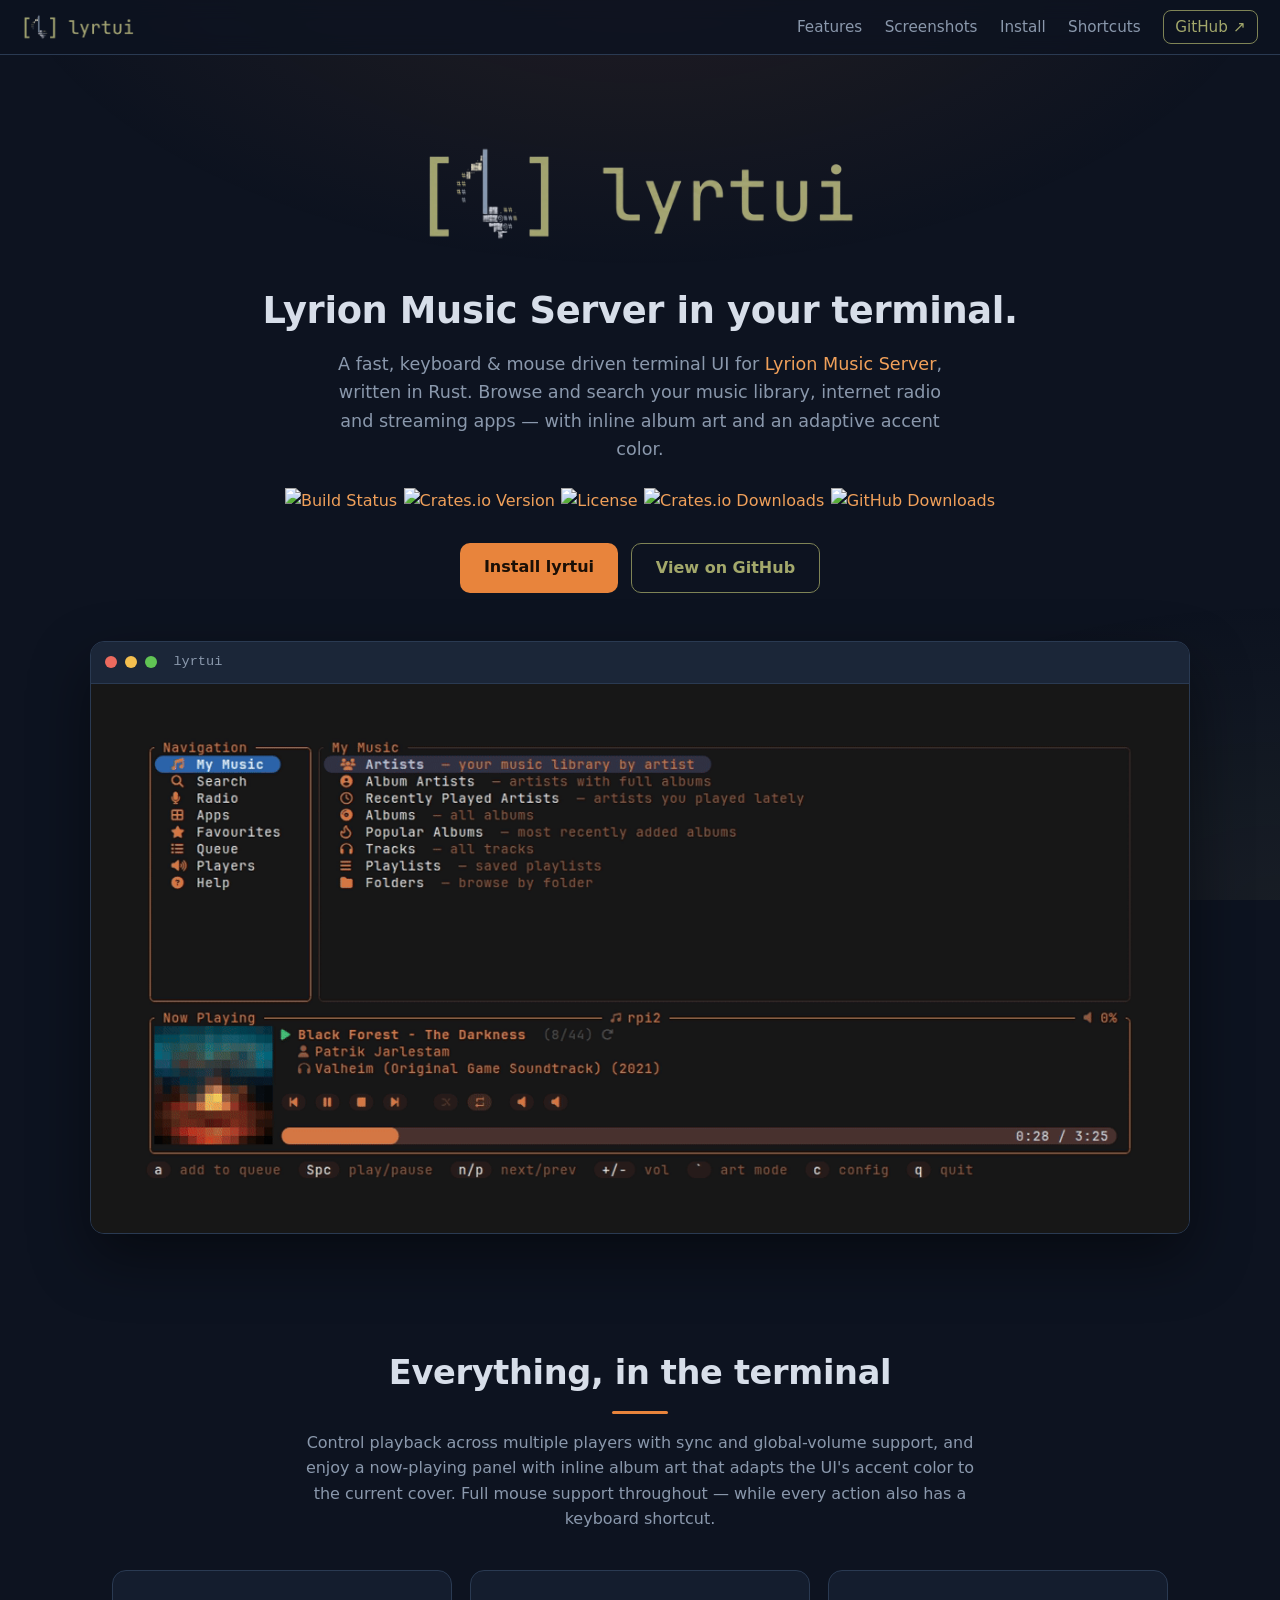
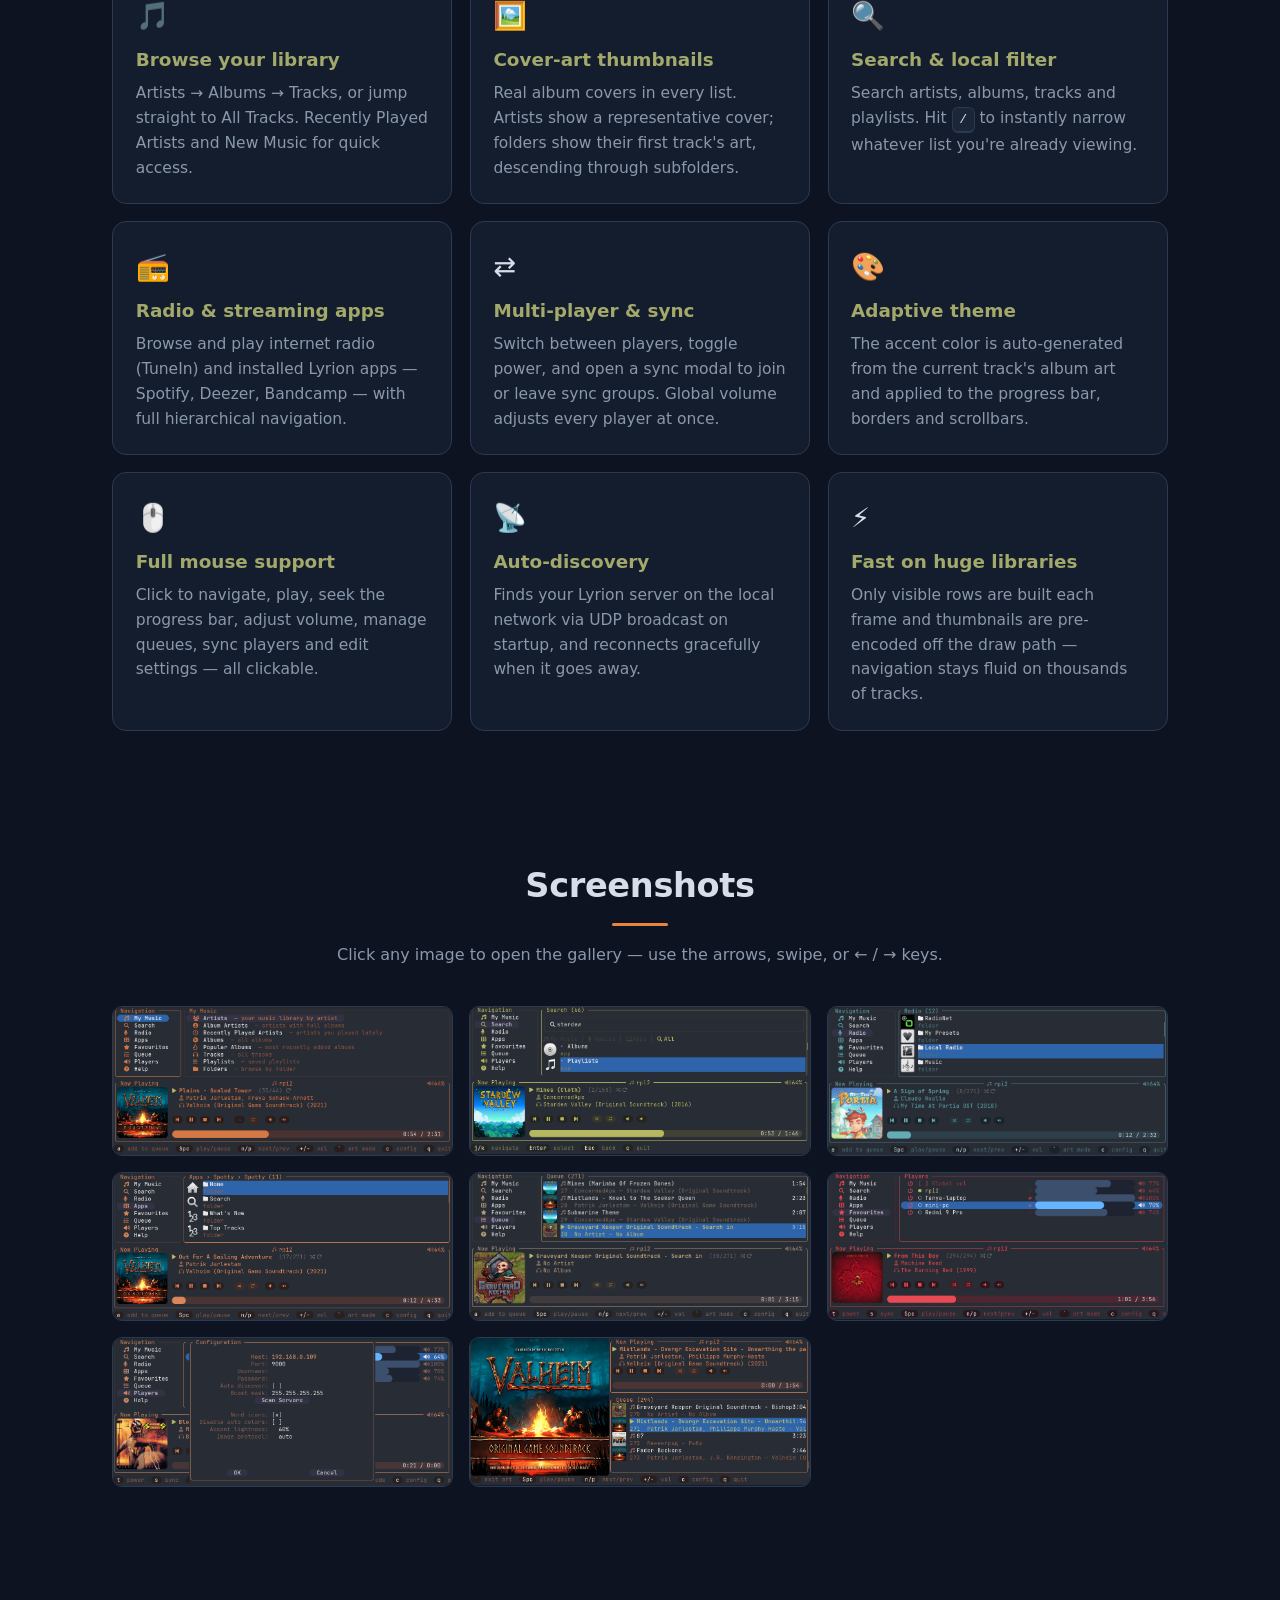
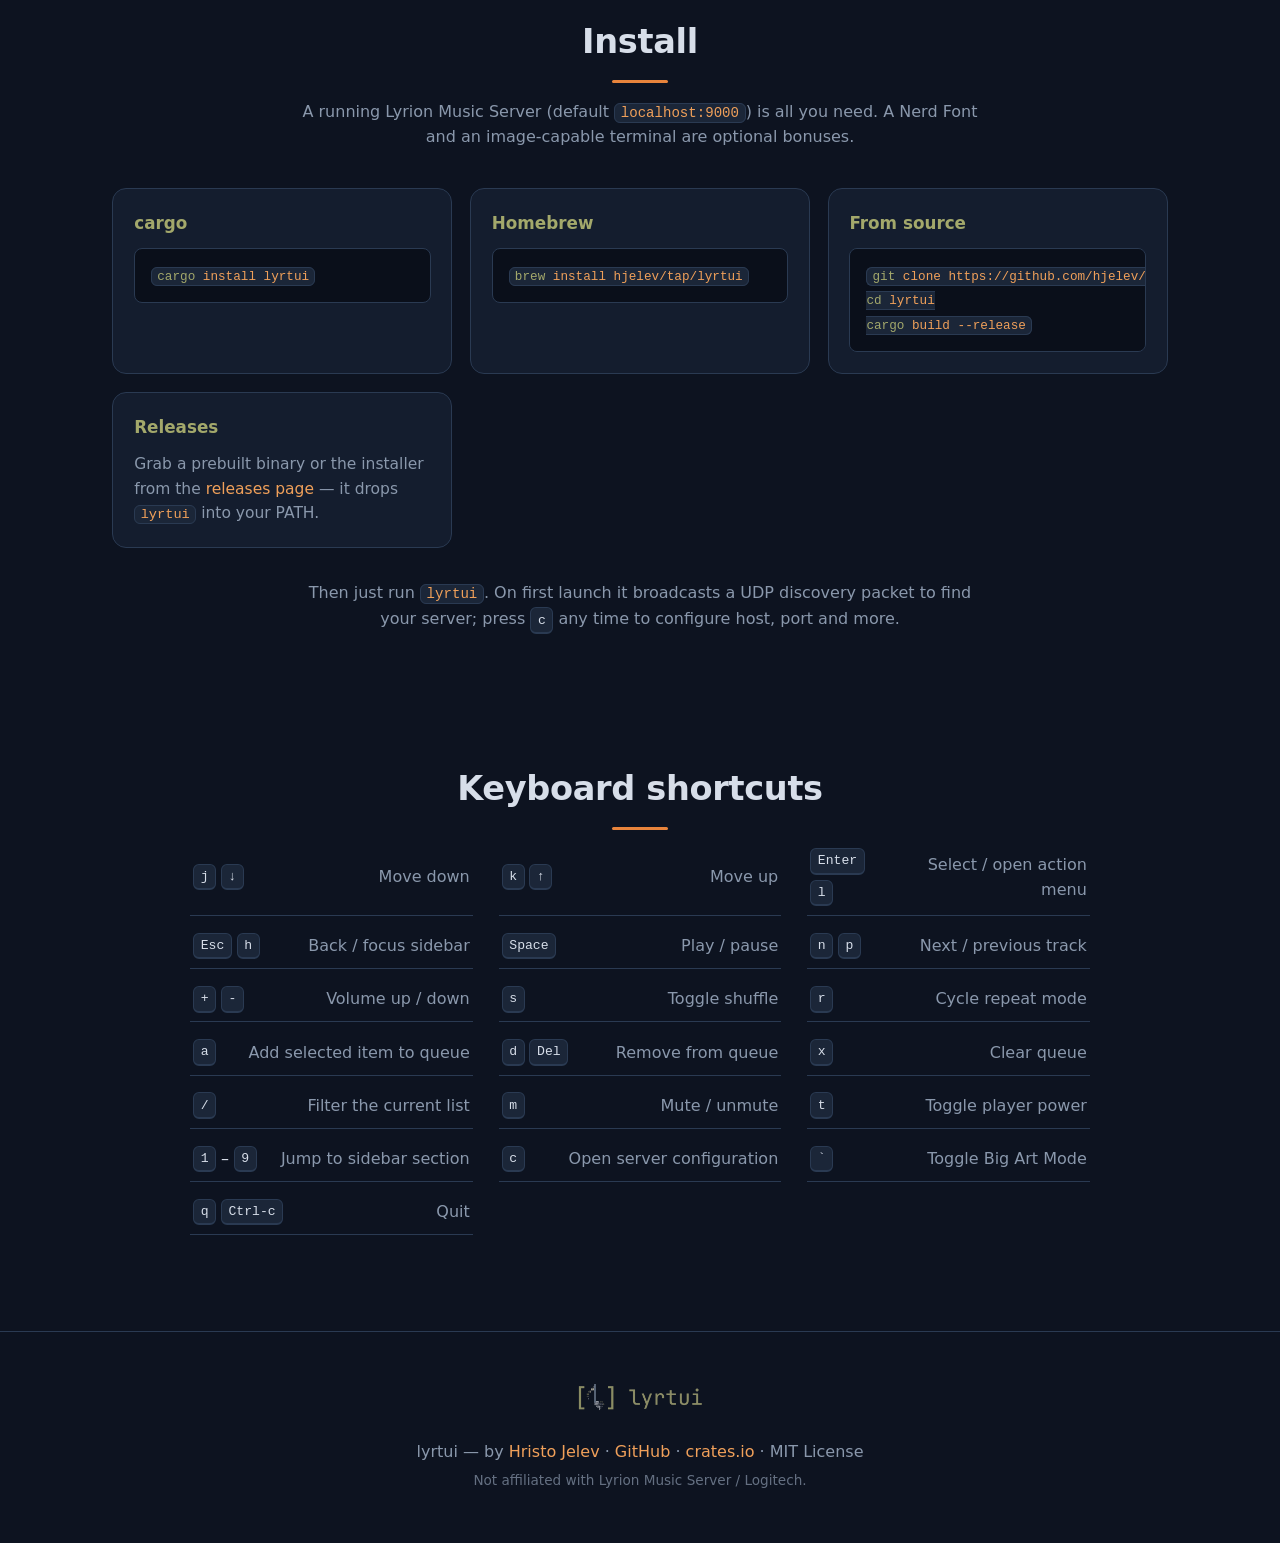
==== docs/index.html @ 39b786be "move website to docs" ====
<!DOCTYPE html>
<html lang="en">
<head>
  <meta charset="UTF-8" />
  <meta name="viewport" content="width=device-width, initial-scale=1.0" />
  <title>lyrtui — Lyrion Music Server in your terminal</title>
  <meta name="description" content="A fast, keyboard and mouse driven terminal UI for Lyrion Music Server, written in Rust. Browse your library, internet radio and streaming apps with inline album art." />
  <meta property="og:title" content="lyrtui — Lyrion Music Server in your terminal" />
  <meta property="og:description" content="A fast, keyboard and mouse driven terminal UI for Lyrion Music Server, written in Rust." />
  <meta property="og:image" content="assets/screenshot.png" />
  <meta property="og:type" content="website" />
  <link rel="icon" type="image/png" href="assets/logo_tr.png" />
  <link rel="stylesheet" href="https://cdn.jsdelivr.net/npm/glightbox/dist/css/glightbox.min.css" />
  <link rel="stylesheet" href="style.css" />
</head>
<body>

  <header class="site-header">
    <a class="brand" href="#top">
      <img src="assets/logo_tr.png" alt="lyrtui" />
    </a>
    <nav class="top-nav">
      <a href="#features">Features</a>
      <a href="#screenshots">Screenshots</a>
      <a href="#install">Install</a>
      <a href="#keys">Shortcuts</a>
      <a class="gh" href="https://github.com/hjelev/lyrtui" target="_blank" rel="noopener">GitHub ↗</a>
    </nav>
  </header>

  <main id="top">

    <!-- HERO -->
    <section class="hero">
      <div class="hero-inner">
        <img class="hero-logo" src="assets/logo_tr.png" alt="lyrtui - lyrion music server in your terminal" />
        <p class="tagline">
          Lyrion Music Server in your terminal.
        </p>
        <p class="subtitle">
          A fast, keyboard&nbsp;&amp;&nbsp;mouse driven terminal UI for
          <a href="https://lyrion.org/" target="_blank" rel="noopener">Lyrion Music Server</a>,
          written in Rust. Browse and search your music library, internet radio and
          streaming apps — with inline album art and an adaptive accent color.
        </p>

        <div class="badges">
          <a href="https://github.com/hjelev/lyrtui/actions"><img src="https://github.com/hjelev/lyrtui/actions/workflows/release.yml/badge.svg" alt="Build Status"></a>
          <a href="https://crates.io/crates/lyrtui"><img src="https://img.shields.io/crates/v/lyrtui.svg" alt="Crates.io Version"></a>
          <a href="LICENSE"><img src="https://img.shields.io/badge/license-MIT-blue.svg" alt="License"></a>
          <a href="https://crates.io/crates/lyrtui"><img src="https://img.shields.io/crates/d/lyrtui.svg?label=crates%20downloads" alt="Crates.io Downloads"></a>
          <a href="https://github.com/hjelev/lyrtui/releases"><img src="https://img.shields.io/github/downloads/hjelev/lyrtui/total?color=2ea44f&label=github%20downloads" alt="GitHub Downloads"></a>
        </div>

        <div class="cta-row">
          <a class="btn btn-primary" href="#install">Install lyrtui</a>
          <a class="btn btn-ghost" href="https://github.com/hjelev/lyrtui" target="_blank" rel="noopener">View on GitHub</a>
        </div>
      </div>
    </section>

    <!-- DEMO GIF -->
    <section class="demo">
      <div class="frame">
        <div class="frame-bar">
          <span class="dot red"></span><span class="dot yellow"></span><span class="dot green"></span>
          <span class="frame-title">lyrtui</span>
        </div>
        <img src="assets/lyrtui.gif" alt="lyrtui demo" loading="lazy" />
      </div>
    </section>

    <!-- FEATURES -->
    <section id="features" class="section">
      <h2>Everything, in the terminal</h2>
      <p class="section-lead">
        Control playback across multiple players with sync and global-volume support,
        and enjoy a now-playing panel with inline album art that adapts the UI's accent
        color to the current cover. Full mouse support throughout — while every action
        also has a keyboard shortcut.
      </p>

      <div class="feature-grid">
        <div class="card">
          <div class="ico">🎵</div>
          <h3>Browse your library</h3>
          <p>Artists → Albums → Tracks, or jump straight to All Tracks. Recently Played Artists and New Music for quick access.</p>
        </div>
        <div class="card">
          <div class="ico">🖼️</div>
          <h3>Cover-art thumbnails</h3>
          <p>Real album covers in every list. Artists show a representative cover; folders show their first track's art, descending through subfolders.</p>
        </div>
        <div class="card">
          <div class="ico">🔍</div>
          <h3>Search &amp; local filter</h3>
          <p>Search artists, albums, tracks and playlists. Hit <kbd>/</kbd> to instantly narrow whatever list you're already viewing.</p>
        </div>
        <div class="card">
          <div class="ico">📻</div>
          <h3>Radio &amp; streaming apps</h3>
          <p>Browse and play internet radio (TuneIn) and installed Lyrion apps — Spotify, Deezer, Bandcamp — with full hierarchical navigation.</p>
        </div>
        <div class="card">
          <div class="ico">⇄</div>
          <h3>Multi-player &amp; sync</h3>
          <p>Switch between players, toggle power, and open a sync modal to join or leave sync groups. Global volume adjusts every player at once.</p>
        </div>
        <div class="card">
          <div class="ico">🎨</div>
          <h3>Adaptive theme</h3>
          <p>The accent color is auto-generated from the current track's album art and applied to the progress bar, borders and scrollbars.</p>
        </div>
        <div class="card">
          <div class="ico">🖱️</div>
          <h3>Full mouse support</h3>
          <p>Click to navigate, play, seek the progress bar, adjust volume, manage queues, sync players and edit settings — all clickable.</p>
        </div>
        <div class="card">
          <div class="ico">📡</div>
          <h3>Auto-discovery</h3>
          <p>Finds your Lyrion server on the local network via UDP broadcast on startup, and reconnects gracefully when it goes away.</p>
        </div>
        <div class="card">
          <div class="ico">⚡</div>
          <h3>Fast on huge libraries</h3>
          <p>Only visible rows are built each frame and thumbnails are pre-encoded off the draw path — navigation stays fluid on thousands of tracks.</p>
        </div>
      </div>
    </section>

    <!-- SCREENSHOTS -->
    <section id="screenshots" class="section">
      <h2>Screenshots</h2>
      <p class="section-lead">Click any image to open the gallery — use the arrows, swipe, or ← / → keys.</p>
      <div class="shots">
        <a class="shot glightbox" data-gallery="shots" data-title="My Music — library browser"      href="assets/screenshot.png"><img src="assets/screenshot.png"   alt="lyrtui screenshot 1" loading="lazy" /></a>
        <a class="shot glightbox" data-gallery="shots" data-title="Browsing the music library"        href="assets/screenshot-1.png"><img src="assets/screenshot-1.png" alt="lyrtui screenshot 2" loading="lazy" /></a>
        <a class="shot glightbox" data-gallery="shots" data-title="Albums with cover-art thumbnails"   href="assets/screenshot-2.png"><img src="assets/screenshot-2.png" alt="lyrtui screenshot 3" loading="lazy" /></a>
        <a class="shot glightbox" data-gallery="shots" data-title="Tracks &amp; now playing"           href="assets/screenshot-3.png"><img src="assets/screenshot-3.png" alt="lyrtui screenshot 4" loading="lazy" /></a>
        <a class="shot glightbox" data-gallery="shots" data-title="Search results"                     href="assets/screenshot-4.png"><img src="assets/screenshot-4.png" alt="lyrtui screenshot 5" loading="lazy" /></a>
        <a class="shot glightbox" data-gallery="shots" data-title="Radio &amp; streaming apps"          href="assets/screenshot-5.png"><img src="assets/screenshot-5.png" alt="lyrtui screenshot 6" loading="lazy" /></a>
        <a class="shot glightbox" data-gallery="shots" data-title="Players &amp; sync"                  href="assets/screenshot-6.png"><img src="assets/screenshot-6.png" alt="lyrtui screenshot 7" loading="lazy" /></a>
        <a class="shot glightbox" data-gallery="shots" data-title="Big Art Mode"                        href="assets/screenshot-7.png"><img src="assets/screenshot-7.png" alt="lyrtui screenshot 8" loading="lazy" /></a>
      </div>
    </section>

    <!-- INSTALL -->
    <section id="install" class="section">
      <h2>Install</h2>
      <p class="section-lead">A running Lyrion Music Server (default <code>localhost:9000</code>) is all you need. A Nerd Font and an image-capable terminal are optional bonuses.</p>

      <div class="install-grid">
        <div class="install-card">
          <h3>cargo</h3>
          <pre><code><span class="c">cargo</span> install lyrtui</code></pre>
        </div>
        <div class="install-card">
          <h3>Homebrew</h3>
          <pre><code><span class="c">brew</span> install hjelev/tap/lyrtui</code></pre>
        </div>
        <div class="install-card">
          <h3>From source</h3>
          <pre><code><span class="c">git</span> clone https://github.com/hjelev/lyrtui
<span class="c">cd</span> lyrtui
<span class="c">cargo</span> build --release</code></pre>
        </div>
        <div class="install-card">
          <h3>Releases</h3>
          <p class="install-note">Grab a prebuilt binary or the installer from the
          <a href="https://github.com/hjelev/lyrtui/releases" target="_blank" rel="noopener">releases page</a> — it drops <code>lyrtui</code> into your PATH.</p>
        </div>
      </div>

      <p class="run-line">Then just run <code>lyrtui</code>. On first launch it broadcasts a UDP discovery packet to find your server; press <kbd>c</kbd> any time to configure host, port and more.</p>
    </section>

    <!-- KEYBOARD SHORTCUTS -->
    <section id="keys" class="section">
      <h2>Keyboard shortcuts</h2>
      <div class="keys-grid">
        <div class="keyrow"><span class="keys"><kbd>j</kbd><kbd>↓</kbd></span><span>Move down</span></div>
        <div class="keyrow"><span class="keys"><kbd>k</kbd><kbd>↑</kbd></span><span>Move up</span></div>
        <div class="keyrow"><span class="keys"><kbd>Enter</kbd><kbd>l</kbd></span><span>Select / open action menu</span></div>
        <div class="keyrow"><span class="keys"><kbd>Esc</kbd><kbd>h</kbd></span><span>Back / focus sidebar</span></div>
        <div class="keyrow"><span class="keys"><kbd>Space</kbd></span><span>Play / pause</span></div>
        <div class="keyrow"><span class="keys"><kbd>n</kbd><kbd>p</kbd></span><span>Next / previous track</span></div>
        <div class="keyrow"><span class="keys"><kbd>+</kbd><kbd>-</kbd></span><span>Volume up / down</span></div>
        <div class="keyrow"><span class="keys"><kbd>s</kbd></span><span>Toggle shuffle</span></div>
        <div class="keyrow"><span class="keys"><kbd>r</kbd></span><span>Cycle repeat mode</span></div>
        <div class="keyrow"><span class="keys"><kbd>a</kbd></span><span>Add selected item to queue</span></div>
        <div class="keyrow"><span class="keys"><kbd>d</kbd><kbd>Del</kbd></span><span>Remove from queue</span></div>
        <div class="keyrow"><span class="keys"><kbd>x</kbd></span><span>Clear queue</span></div>
        <div class="keyrow"><span class="keys"><kbd>/</kbd></span><span>Filter the current list</span></div>
        <div class="keyrow"><span class="keys"><kbd>m</kbd></span><span>Mute / unmute</span></div>
        <div class="keyrow"><span class="keys"><kbd>t</kbd></span><span>Toggle player power</span></div>
        <div class="keyrow"><span class="keys"><kbd>1</kbd>–<kbd>9</kbd></span><span>Jump to sidebar section</span></div>
        <div class="keyrow"><span class="keys"><kbd>c</kbd></span><span>Open server configuration</span></div>
        <div class="keyrow"><span class="keys"><kbd>`</kbd></span><span>Toggle Big Art Mode</span></div>
        <div class="keyrow"><span class="keys"><kbd>q</kbd><kbd>Ctrl-c</kbd></span><span>Quit</span></div>
      </div>
    </section>

  </main>

  <footer class="site-footer">
    <img class="footer-logo" src="assets/logo_tr.png" alt="lyrtui" />
    <p>
      lyrtui — by <a href="https://github.com/hjelev" target="_blank" rel="noopener">Hristo Jelev</a> ·
      <a href="https://github.com/hjelev/lyrtui" target="_blank" rel="noopener">GitHub</a> ·
      <a href="https://crates.io/crates/lyrtui" target="_blank" rel="noopener">crates.io</a> ·
      MIT License
    </p>
    <p class="muted">Not affiliated with Lyrion Music Server / Logitech.</p>
  </footer>

  <script src="https://cdn.jsdelivr.net/npm/glightbox/dist/js/glightbox.min.js"></script>
  <script>
    GLightbox({
      selector: '.glightbox',
      touchNavigation: true,
      loop: true,
      zoomable: true,
      openEffect: 'zoom',
      closeEffect: 'fade',
      slideEffect: 'slide'
    });
  </script>
</body>
</html>
---- docs/style.css ----
/* lyrtui — landing page styles
   Palette taken from the app itself:
   navy background, olive/sage logo green, orange playback accent. */

:root {
  --bg:        #0d1320;   /* deep navy, app background */
  --bg-2:      #141d2e;   /* panel */
  --bg-3:      #1b2638;   /* raised card */
  --border:    #2a3a52;
  --text:      #d7dee9;
  --muted:     #8a98ac;
  --olive:     #a3a86b;   /* logo green */
  --olive-dim: #7f8456;
  --orange:    #e8843c;   /* progress bar / accent */
  --orange-2:  #f0a05a;
  --radius:    14px;
  --max:       1100px;
}

* { box-sizing: border-box; }

html { scroll-behavior: smooth; }

body {
  margin: 0;
  background: var(--bg);
  color: var(--text);
  font-family: ui-sans-serif, system-ui, -apple-system, "Segoe UI", Roboto, Helvetica, Arial, sans-serif;
  line-height: 1.6;
  -webkit-font-smoothing: antialiased;
}

/* subtle vignette so the navy isn't flat */
body::before {
  content: "";
  position: fixed;
  inset: 0;
  z-index: -1;
  background:
    radial-gradient(1100px 600px at 50% -10%, rgba(232,132,60,0.10), transparent 60%),
    radial-gradient(900px 500px at 100% 100%, rgba(163,168,107,0.07), transparent 60%);
}

a { color: var(--orange-2); text-decoration: none; }
a:hover { text-decoration: underline; }

code, pre, kbd { font-family: ui-monospace, "SFMono-Regular", "JetBrains Mono", Menlo, Consolas, monospace; }

/* ---------- Header ---------- */
.site-header {
  position: sticky;
  top: 0;
  z-index: 50;
  display: flex;
  align-items: center;
  justify-content: space-between;
  gap: 1rem;
  padding: 0.6rem 1.4rem;
  background: rgba(13,19,32,0.82);
  backdrop-filter: blur(10px);
  border-bottom: 1px solid var(--border);
}
.brand img { height: 30px; display: block; }
.top-nav { display: flex; gap: 1.4rem; align-items: center; flex-wrap: wrap; }
.top-nav a { color: var(--muted); font-size: 0.95rem; }
.top-nav a:hover { color: var(--text); text-decoration: none; }
.top-nav a.gh {
  color: var(--olive);
  border: 1px solid var(--olive-dim);
  padding: 0.25rem 0.7rem;
  border-radius: 8px;
}
.top-nav a.gh:hover { background: rgba(163,168,107,0.12); color: var(--text); }

/* ---------- Hero ---------- */
.hero { padding: 5rem 1.4rem 2rem; text-align: center; }
.hero-inner { max-width: 820px; margin: 0 auto; }
.hero-logo { width: min(440px, 78vw); height: auto; }
.tagline {
  font-size: clamp(1.5rem, 3.4vw, 2.3rem);
  font-weight: 700;
  margin: 1.4rem 0 0.4rem;
  color: var(--text);
  letter-spacing: -0.01em;
}
.subtitle { font-size: 1.1rem; color: var(--muted); margin: 0.6rem auto 1.6rem; max-width: 640px; }

.badges {
  display: flex; flex-wrap: wrap; gap: 0.4rem; justify-content: center;
  margin: 0 auto 1.8rem;
}
.badges img { height: 20px; }

.cta-row { display: flex; gap: 0.8rem; justify-content: center; flex-wrap: wrap; }
.btn {
  display: inline-block;
  padding: 0.7rem 1.5rem;
  border-radius: 10px;
  font-weight: 600;
  font-size: 1rem;
  transition: transform 0.08s ease, background 0.15s ease, border-color 0.15s ease;
}
.btn:hover { text-decoration: none; transform: translateY(-1px); }
.btn-primary { background: var(--orange); color: #1a0f06; }
.btn-primary:hover { background: var(--orange-2); }
.btn-ghost { border: 1px solid var(--olive-dim); color: var(--olive); }
.btn-ghost:hover { background: rgba(163,168,107,0.12); color: var(--text); }

/* ---------- Demo frame ---------- */
.demo { padding: 1rem 1.4rem 3rem; }
.frame {
  max-width: var(--max);
  margin: 0 auto;
  background: var(--bg-2);
  border: 1px solid var(--border);
  border-radius: var(--radius);
  overflow: hidden;
  box-shadow: 0 24px 60px rgba(0,0,0,0.45);
}
.frame-bar {
  display: flex; align-items: center; gap: 0.5rem;
  padding: 0.6rem 0.9rem;
  background: var(--bg-3);
  border-bottom: 1px solid var(--border);
}
.dot { width: 12px; height: 12px; border-radius: 50%; display: inline-block; }
.dot.red { background: #ec6a5e; }
.dot.yellow { background: #f4bf4f; }
.dot.green { background: #61c454; }
.frame-title { margin-left: 0.5rem; color: var(--muted); font-size: 0.85rem; font-family: ui-monospace, monospace; }
.frame img { display: block; width: 100%; height: auto; }

/* ---------- Sections ---------- */
.section { max-width: var(--max); margin: 0 auto; padding: 4rem 1.4rem; }
.section h2 {
  font-size: clamp(1.6rem, 3vw, 2.1rem);
  text-align: center;
  margin: 0 0 0.6rem;
  letter-spacing: -0.01em;
}
.section h2::after {
  content: "";
  display: block;
  width: 56px; height: 3px;
  margin: 0.7rem auto 0;
  background: var(--orange);
  border-radius: 3px;
}
.section-lead {
  text-align: center;
  color: var(--muted);
  max-width: 680px;
  margin: 1rem auto 2.4rem;
}

/* ---------- Feature grid ---------- */
.feature-grid {
  display: grid;
  grid-template-columns: repeat(auto-fit, minmax(260px, 1fr));
  gap: 1.1rem;
}
.card {
  background: var(--bg-2);
  border: 1px solid var(--border);
  border-radius: var(--radius);
  padding: 1.4rem;
  transition: transform 0.12s ease, border-color 0.15s ease, background 0.15s ease;
}
.card:hover { transform: translateY(-3px); border-color: var(--olive-dim); background: var(--bg-3); }
.card .ico { font-size: 1.7rem; margin-bottom: 0.5rem; }
.card h3 { margin: 0 0 0.4rem; font-size: 1.15rem; color: var(--olive); }
.card p { margin: 0; color: var(--muted); font-size: 0.97rem; }

/* ---------- Screenshots ---------- */
.shots {
  display: grid;
  grid-template-columns: repeat(auto-fit, minmax(320px, 1fr));
  gap: 1rem;
}
.shot {
  display: block;
  border: 1px solid var(--border);
  border-radius: 10px;
  overflow: hidden;
  background: var(--bg-2);
  transition: transform 0.12s ease, border-color 0.15s ease;
}
.shot:hover { transform: scale(1.01); border-color: var(--orange); text-decoration: none; }
.shot img { display: block; width: 100%; height: auto; }

/* ---------- Install ---------- */
.install-grid {
  display: grid;
  grid-template-columns: repeat(auto-fit, minmax(280px, 1fr));
  gap: 1.1rem;
}
.install-card {
  background: var(--bg-2);
  border: 1px solid var(--border);
  border-radius: var(--radius);
  padding: 1.3rem;
}
.install-card h3 { margin: 0 0 0.7rem; font-size: 1.05rem; color: var(--olive); }
.install-card pre {
  background: #0a0f1a;
  border: 1px solid var(--border);
  border-radius: 8px;
  padding: 0.9rem 1rem;
  margin: 0;
  overflow-x: auto;
  font-size: 0.9rem;
  line-height: 1.7;
  color: var(--text);
}
.install-card pre .c { color: var(--olive); }
.install-note { margin: 0; color: var(--muted); font-size: 0.97rem; }
.run-line { text-align: center; color: var(--muted); margin: 2rem auto 0; max-width: 700px; }
code {
  background: var(--bg-3);
  border: 1px solid var(--border);
  border-radius: 6px;
  padding: 0.08em 0.4em;
  font-size: 0.88em;
  color: var(--orange-2);
}

/* ---------- Keyboard shortcuts ---------- */
.keys-grid {
  display: grid;
  grid-template-columns: repeat(auto-fit, minmax(280px, 1fr));
  gap: 0.5rem 1.6rem;
  max-width: 900px;
  margin: 0 auto;
}
.keyrow {
  display: flex;
  align-items: center;
  justify-content: space-between;
  gap: 1rem;
  padding: 0.55rem 0.2rem;
  border-bottom: 1px solid var(--border);
}
.keyrow > span:last-child { color: var(--muted); text-align: right; }
.keys { display: inline-flex; gap: 0.3rem; flex-wrap: wrap; }
kbd {
  display: inline-block;
  background: var(--bg-3);
  border: 1px solid var(--border);
  border-bottom-width: 2px;
  border-radius: 6px;
  padding: 0.1em 0.5em;
  font-size: 0.82rem;
  color: var(--text);
  min-width: 1.3em;
  text-align: center;
}

/* ---------- Footer ---------- */
.site-footer {
  text-align: center;
  padding: 3rem 1.4rem;
  border-top: 1px solid var(--border);
  margin-top: 2rem;
  color: var(--muted);
}
.footer-logo { height: 34px; opacity: 0.85; margin-bottom: 0.8rem; }
.site-footer p { margin: 0.3rem 0; }
.site-footer .muted { font-size: 0.85rem; opacity: 0.7; }

/* ---------- GLightbox theme overrides ---------- */
.glightbox-clean .gslide-description { background: var(--bg-2); }
.glightbox-clean .gslide-title {
  color: var(--olive);
  font-family: inherit;
  font-weight: 600;
}
.glightbox-clean .gslide-media { box-shadow: 0 20px 60px rgba(0,0,0,0.6); }
.gbtn.gclose svg, .gnext svg, .gprev svg { color: var(--text); }
.gbtn:hover svg { color: var(--orange); }
.goverlay { background: rgba(7,11,20,0.92); }

/* ---------- Responsive ---------- */
@media (max-width: 600px) {
  .top-nav { gap: 0.9rem; }
  .top-nav a:not(.gh) { display: none; }
  .hero { padding-top: 3rem; }
  .keyrow > span:last-child { text-align: right; font-size: 0.92rem; }
}
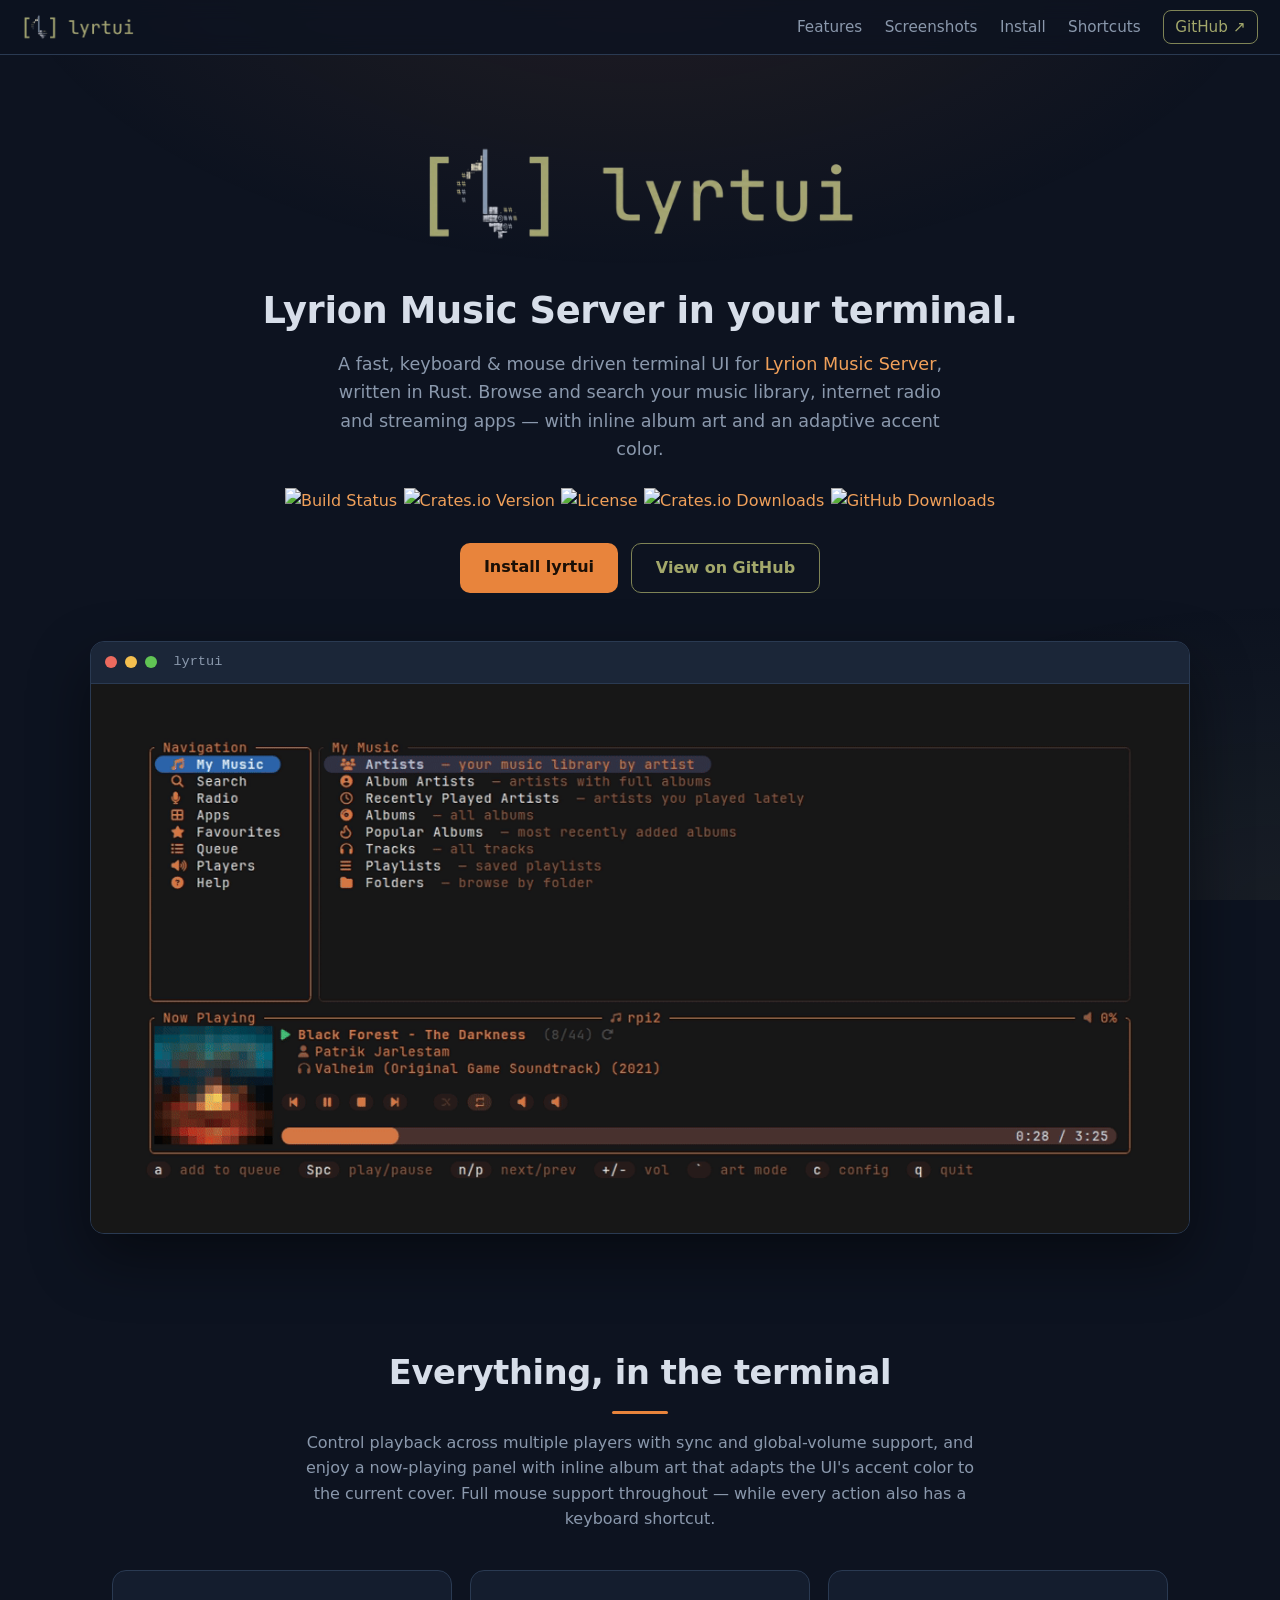
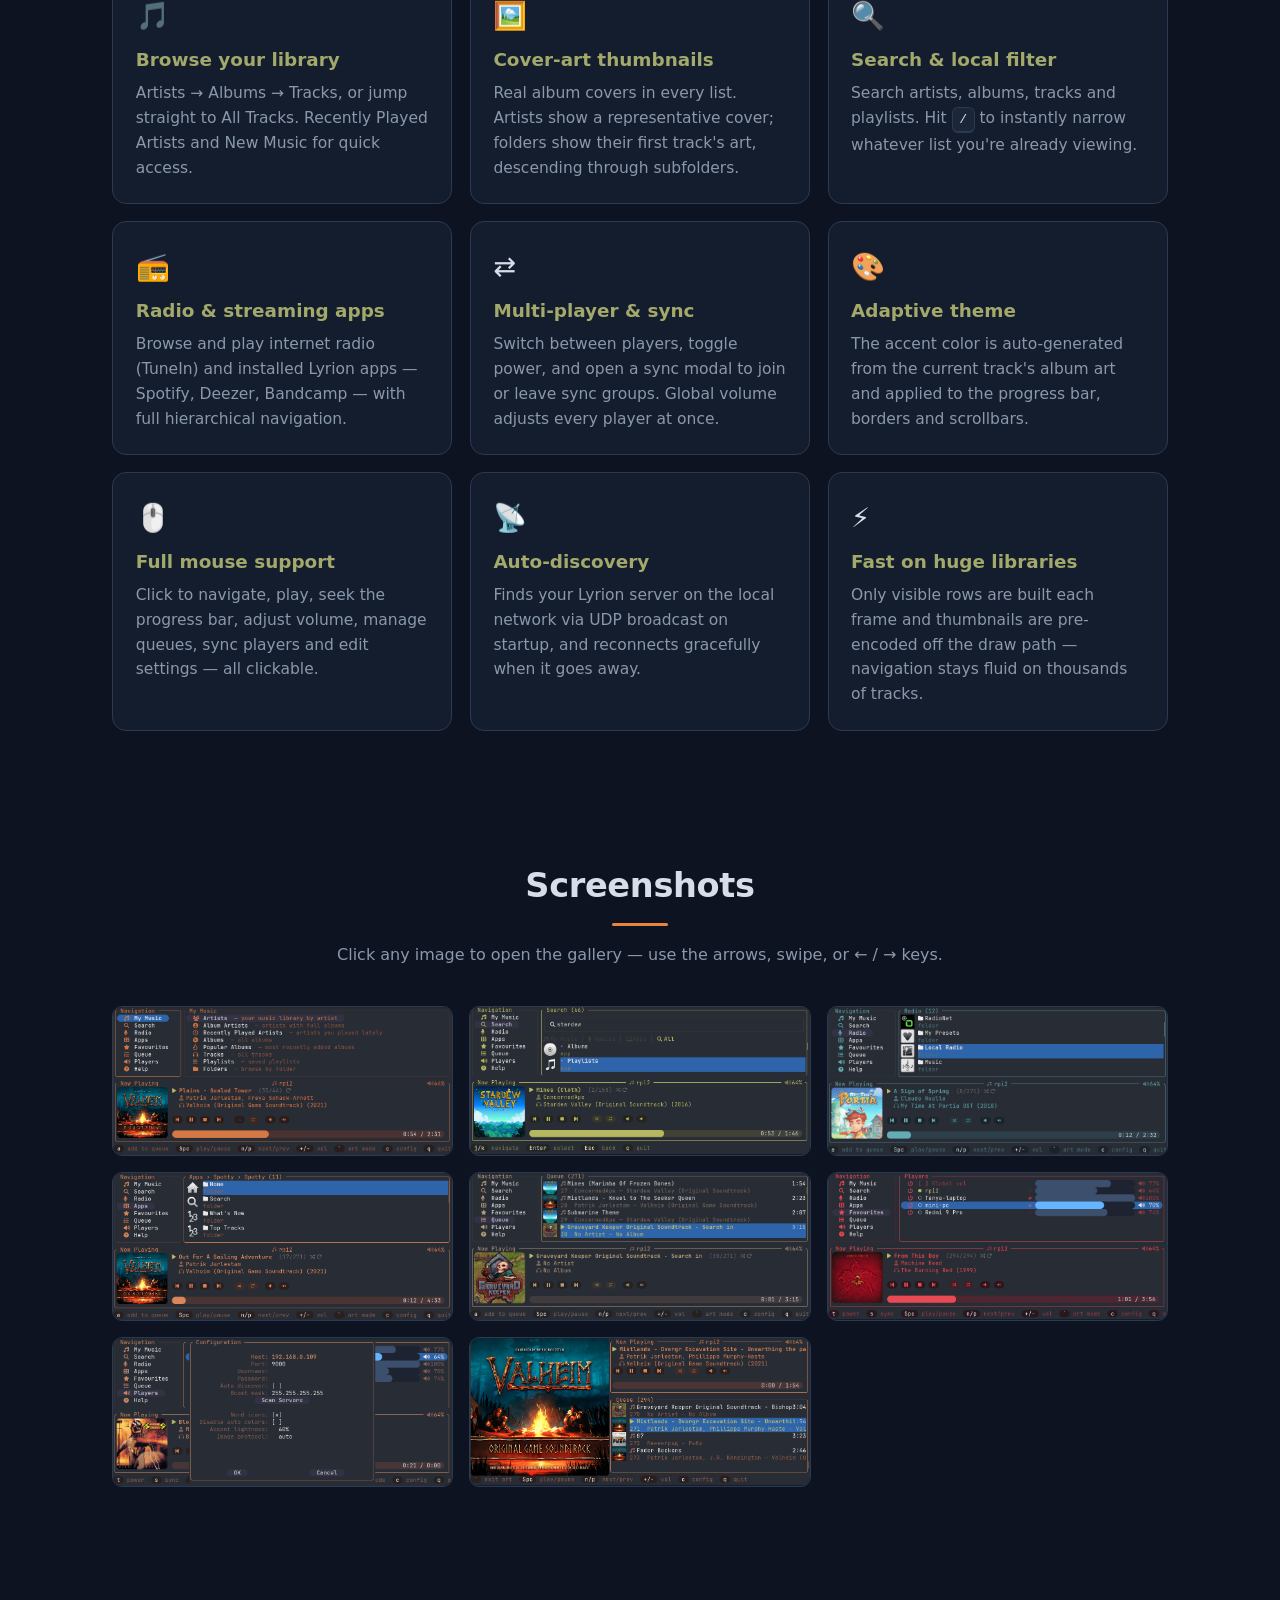
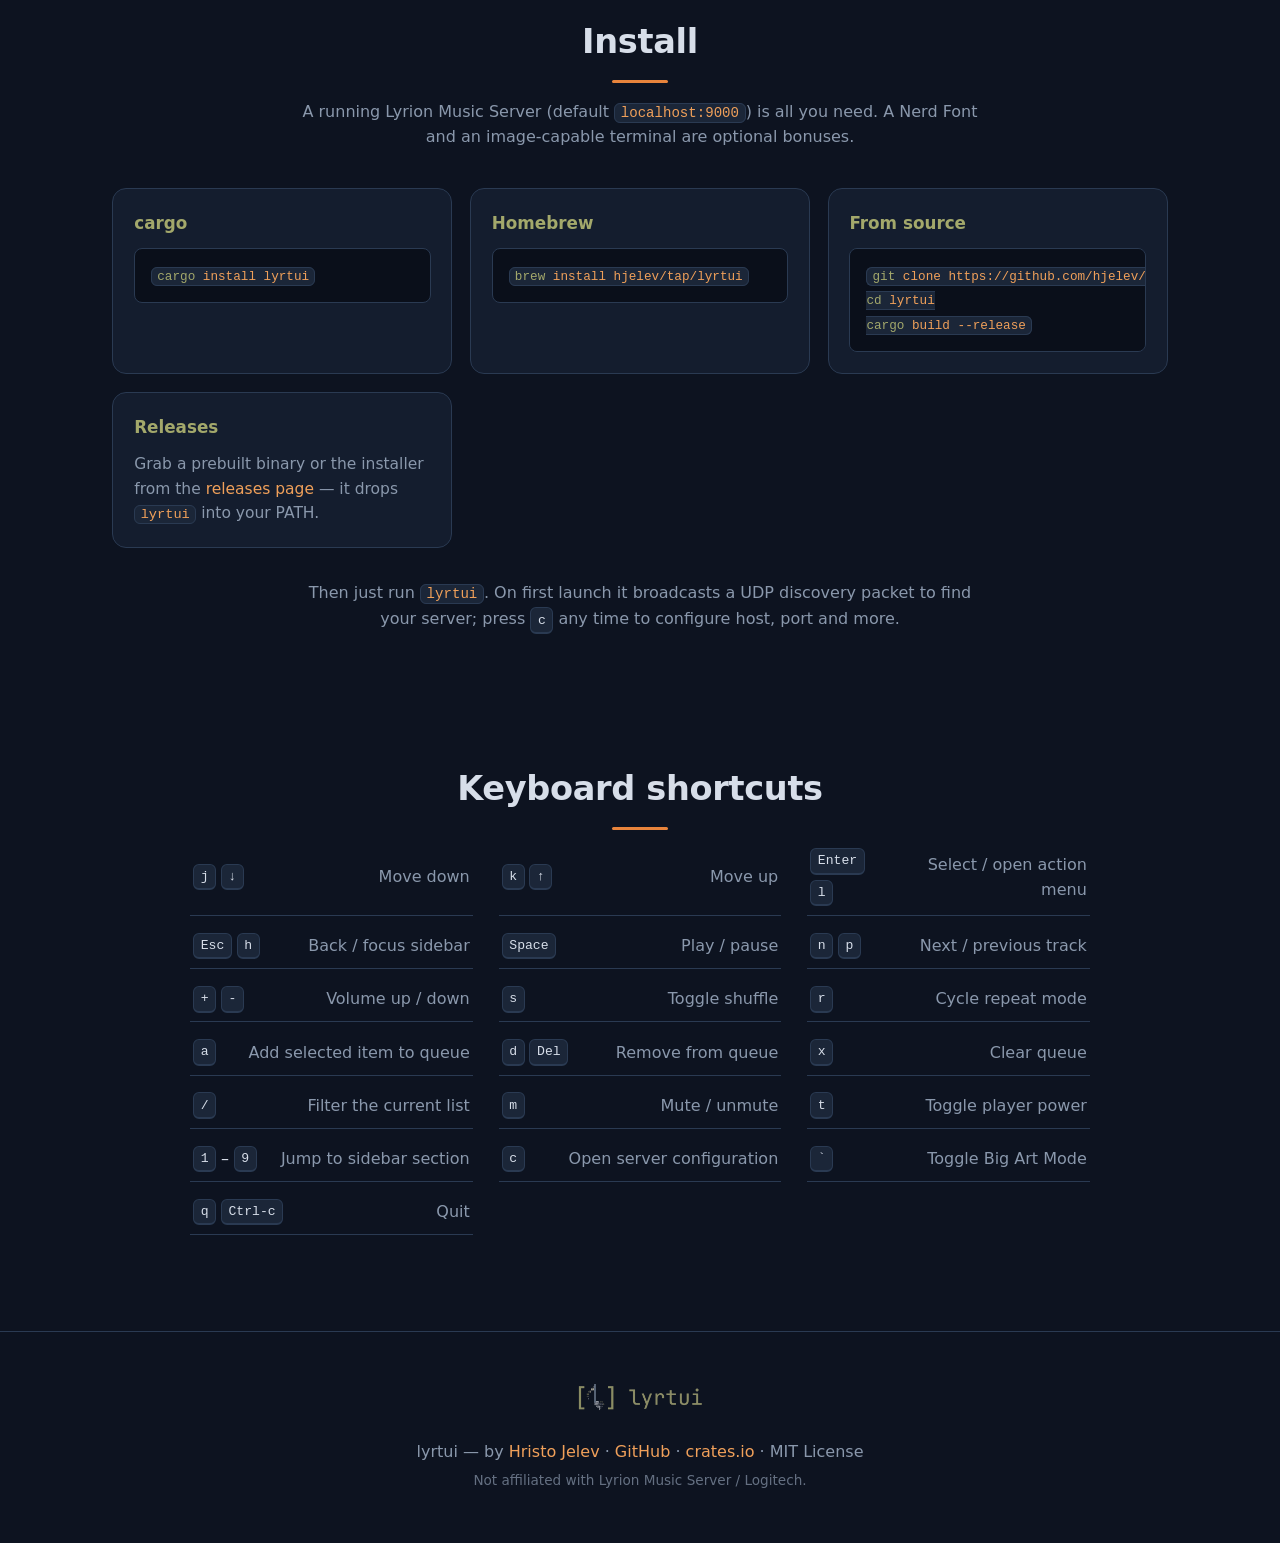
==== commit cc0b2873: "Add copy to clipboard to the /docs html page" ====
--- a/docs/index.html
+++ b/docs/index.html
@@ -153,17 +153,26 @@
       <div class="install-grid">
         <div class="install-card">
           <h3>cargo</h3>
-          <pre><code><span class="c">cargo</span> install lyrtui</code></pre>
+          <div class="code-block">
+            <button class="copy-btn" type="button" aria-label="Copy to clipboard" data-copy="cargo install lyrtui">Copy</button>
+            <pre><code><span class="c">cargo</span> install lyrtui</code></pre>
+          </div>
         </div>
         <div class="install-card">
           <h3>Homebrew</h3>
-          <pre><code><span class="c">brew</span> install hjelev/tap/lyrtui</code></pre>
+          <div class="code-block">
+            <button class="copy-btn" type="button" aria-label="Copy to clipboard" data-copy="brew install hjelev/tap/lyrtui">Copy</button>
+            <pre><code><span class="c">brew</span> install hjelev/tap/lyrtui</code></pre>
+          </div>
         </div>
         <div class="install-card">
           <h3>From source</h3>
-          <pre><code><span class="c">git</span> clone https://github.com/hjelev/lyrtui
+          <div class="code-block">
+            <button class="copy-btn" type="button" aria-label="Copy to clipboard" data-copy="git clone https://github.com/hjelev/lyrtui&#10;cd lyrtui&#10;cargo build --release">Copy</button>
+            <pre><code><span class="c">git</span> clone https://github.com/hjelev/lyrtui
 <span class="c">cd</span> lyrtui
 <span class="c">cargo</span> build --release</code></pre>
+          </div>
         </div>
         <div class="install-card">
           <h3>Releases</h3>
@@ -225,6 +234,36 @@
       closeEffect: 'fade',
       slideEffect: 'slide'
     });
+
+    // Copy-to-clipboard for install snippets
+    document.querySelectorAll('.copy-btn').forEach(function (btn) {
+      btn.addEventListener('click', function () {
+        var text = btn.getAttribute('data-copy');
+        var done = function () {
+          btn.classList.add('copied');
+          btn.textContent = 'Copied!';
+          setTimeout(function () {
+            btn.classList.remove('copied');
+            btn.textContent = 'Copy';
+          }, 1600);
+        };
+        if (navigator.clipboard && navigator.clipboard.writeText) {
+          navigator.clipboard.writeText(text).then(done).catch(fallback);
+        } else {
+          fallback();
+        }
+        function fallback() {
+          var ta = document.createElement('textarea');
+          ta.value = text;
+          ta.style.position = 'fixed';
+          ta.style.opacity = '0';
+          document.body.appendChild(ta);
+          ta.select();
+          try { document.execCommand('copy'); done(); } catch (e) {}
+          document.body.removeChild(ta);
+        }
+      });
+    });
   </script>
 </body>
 </html>
--- a/docs/style.css
+++ b/docs/style.css
@@ -201,6 +201,36 @@
   padding: 1.3rem;
 }
 .install-card h3 { margin: 0 0 0.7rem; font-size: 1.05rem; color: var(--olive); }
+.code-block { position: relative; }
+.copy-btn {
+  position: absolute;
+  top: 0.5rem;
+  right: 0.5rem;
+  z-index: 2;
+  padding: 0.28rem 0.7rem;
+  font: inherit;
+  font-size: 0.78rem;
+  font-weight: 600;
+  color: var(--muted);
+  background: var(--bg-3);
+  border: 1px solid var(--border);
+  border-radius: 7px;
+  cursor: pointer;
+  opacity: 0;
+  transition: opacity 0.15s ease, color 0.15s ease, border-color 0.15s ease, background 0.15s ease;
+}
+.code-block:hover .copy-btn,
+.copy-btn:focus-visible { opacity: 1; }
+.copy-btn:hover { color: var(--text); border-color: var(--olive-dim); background: var(--bg-2); }
+.copy-btn.copied {
+  opacity: 1;
+  color: #1a0f06;
+  background: var(--olive);
+  border-color: var(--olive);
+}
+@media (hover: none) {
+  .copy-btn { opacity: 1; }   /* always visible on touch devices */
+}
 .install-card pre {
   background: #0a0f1a;
   border: 1px solid var(--border);
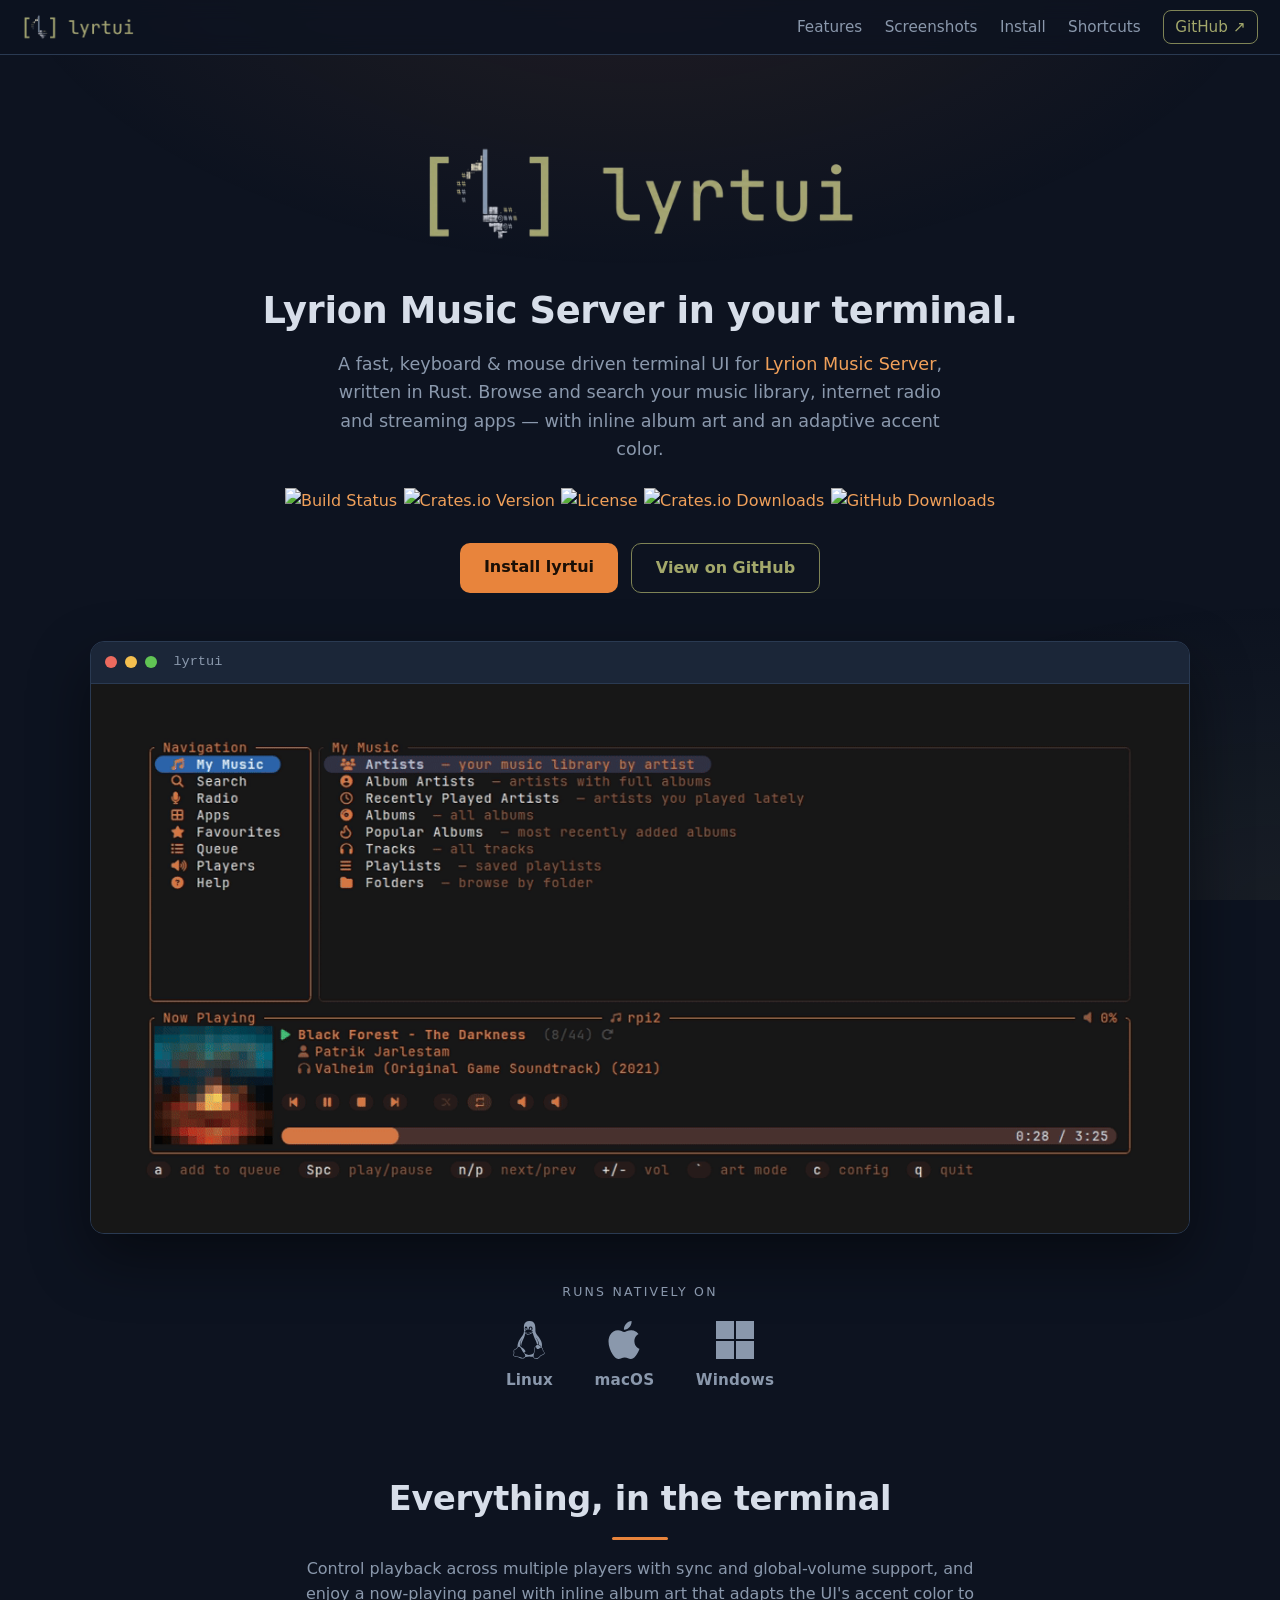
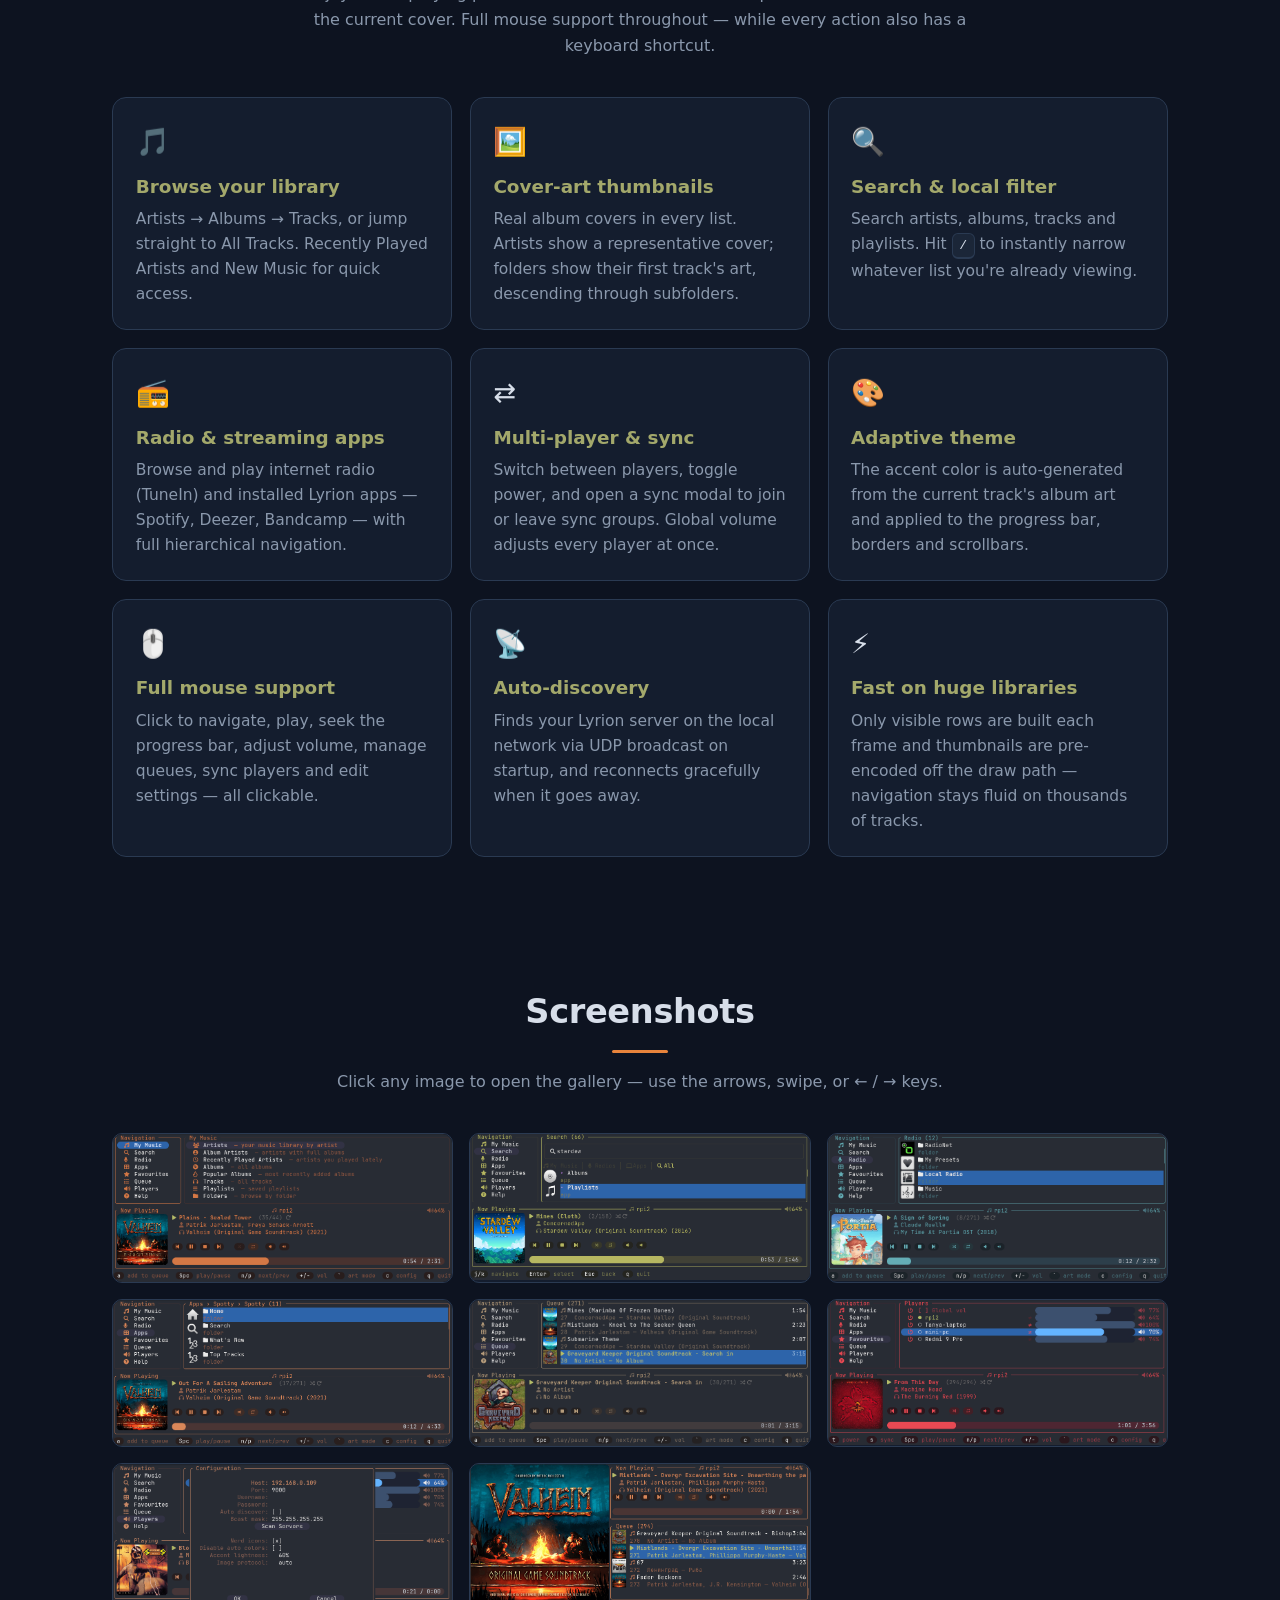
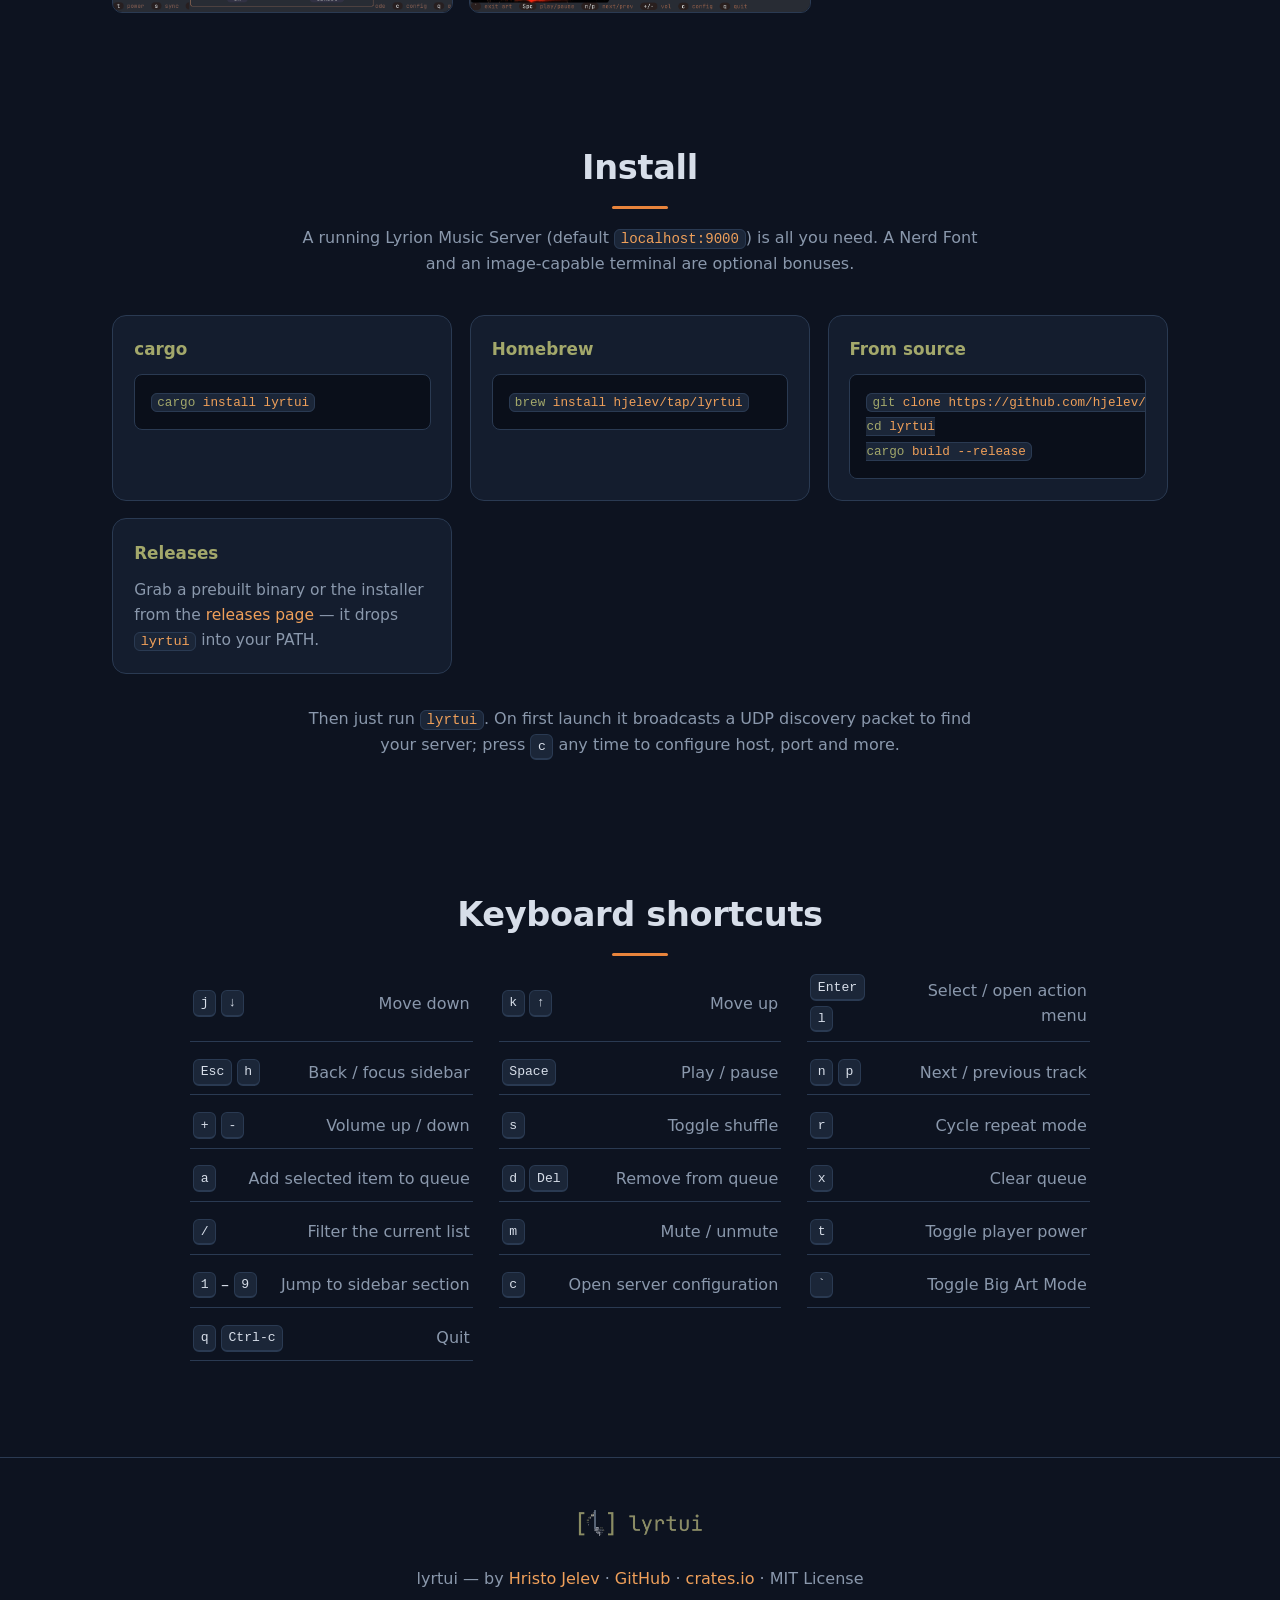
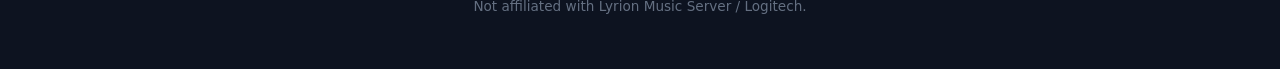
==== commit 3d73cbaf: "Update readme and index.html file to include supported OS" ====
--- a/docs/index.html
+++ b/docs/index.html
@@ -70,6 +70,25 @@
       </div>
     </section>
 
+    <!-- PLATFORMS -->
+    <section class="platforms">
+      <p class="platforms-lead">Runs natively on</p>
+      <div class="os-row">
+        <div class="os">
+          <svg class="os-logo" role="img" viewBox="0 0 24 24" xmlns="http://www.w3.org/2000/svg" aria-hidden="true"><path fill="currentColor" d="M12.504 0c-.155 0-.315.008-.48.021-4.226.333-3.105 4.807-3.17 6.298-.076 1.092-.3 1.953-1.05 3.02-.885 1.051-2.127 2.75-2.716 4.521-.278.832-.41 1.684-.287 2.489a.424.424 0 00-.11.135c-.26.268-.45.6-.663.839-.199.199-.485.267-.797.4-.313.136-.658.269-.864.68-.09.189-.136.394-.132.602 0 .199.027.4.055.536.058.399.116.728.04.97-.249.68-.28 1.145-.106 1.484.174.334.535.47.94.601.81.2 1.91.135 2.774.6.926.466 1.866.67 2.616.47.526-.116.97-.464 1.208-.946.587-.003 1.23-.269 2.26-.334.699-.058 1.574.267 2.577.2.025.134.063.198.114.333l.003.003c.391.778 1.113 1.132 1.884 1.071.771-.06 1.592-.536 2.257-1.306.631-.765 1.683-1.084 2.378-1.503.348-.199.629-.469.649-.853.023-.4-.2-.811-.714-1.376v-.097l-.003-.003c-.17-.2-.25-.535-.338-.926-.085-.401-.182-.786-.492-1.046h-.003c-.059-.054-.123-.067-.188-.135a.357.357 0 00-.19-.064c.431-1.278.264-2.55-.173-3.694-.533-1.41-1.465-2.638-2.175-3.483-.796-1.005-1.576-1.957-1.56-3.368.026-2.152.236-6.133-3.544-6.139zm.529 3.405h.013c.213 0 .396.062.584.198.19.135.33.332.438.533.105.259.158.459.166.724 0-.02.006-.04.006-.06v.105a.086.086 0 01-.004-.021l-.004-.024a1.807 1.807 0 01-.15.706.953.953 0 01-.213.335.71.71 0 00-.088-.042c-.104-.045-.198-.064-.284-.133a1.312 1.312 0 00-.22-.066c.05-.06.146-.133.183-.198.053-.128.082-.264.088-.402v-.02a1.21 1.21 0 00-.061-.4c-.045-.134-.101-.2-.183-.333-.084-.066-.167-.132-.267-.132h-.016c-.093 0-.176.03-.262.132a.8.8 0 00-.205.334 1.18 1.18 0 00-.09.4v.019c.002.089.008.179.02.267-.193-.067-.438-.135-.607-.202a1.635 1.635 0 01-.018-.2v-.02a1.772 1.772 0 01.15-.768c.082-.22.232-.406.43-.533a.985.985 0 01.594-.2zm-2.962.059h.036c.142 0 .27.048.399.135.146.129.264.288.344.465.09.199.14.4.153.667v.004c.007.134.006.2-.002.266v.08c-.03.007-.056.018-.083.024-.152.055-.274.135-.393.2.012-.09.013-.18.003-.267v-.015c-.012-.133-.04-.2-.082-.333a.613.613 0 00-.166-.267.248.248 0 00-.183-.064h-.021c-.071.006-.13.04-.186.132a.552.552 0 00-.12.27.944.944 0 00-.023.33v.015c.012.135.037.2.08.334.046.134.098.2.166.268.01.009.02.018.034.024-.07.057-.117.07-.176.136a.304.304 0 01-.131.068 2.62 2.62 0 01-.275-.402 1.772 1.772 0 01-.155-.667 1.759 1.759 0 01.08-.668 1.43 1.43 0 01.283-.535c.128-.133.26-.2.418-.2zm1.37 1.706c.332 0 .733.065 1.216.399.293.2.523.269 1.052.468h.003c.255.136.405.266.478.399v-.131a.571.571 0 01.016.47c-.123.31-.516.643-1.063.842v.002c-.268.135-.501.333-.775.465-.276.135-.588.292-1.012.267a1.139 1.139 0 01-.448-.067 3.566 3.566 0 01-.322-.198c-.195-.135-.363-.332-.612-.465v-.005h-.005c-.4-.246-.616-.512-.686-.71-.07-.268-.005-.47.193-.6.224-.135.38-.271.483-.336.104-.074.143-.102.176-.131h.002v-.003c.169-.202.436-.47.839-.601.139-.036.294-.065.466-.065zm2.8 2.142c.358 1.417 1.196 3.475 1.735 4.473.286.534.855 1.659 1.102 3.024.156-.005.33.018.513.064.646-1.671-.546-3.467-1.089-3.966-.22-.2-.232-.335-.123-.335.59.534 1.365 1.572 1.646 2.757.13.535.16 1.104.021 1.67.067.028.135.06.205.067 1.032.534 1.413.938 1.23 1.537v-.043c-.06-.003-.12 0-.18 0h-.016c.151-.467-.182-.825-1.065-1.224-.915-.4-1.646-.336-1.77.465-.008.043-.013.066-.018.135-.068.023-.139.053-.209.064-.43.268-.662.669-.793 1.187-.13.533-.17 1.156-.205 1.869v.003c-.02.334-.17.838-.319 1.35-1.5 1.072-3.58 1.538-5.348.334a2.645 2.645 0 00-.402-.533 1.45 1.45 0 00-.275-.333c.182 0 .338-.03.465-.067a.615.615 0 00.314-.334c.108-.267 0-.697-.345-1.163-.345-.467-.931-.995-1.788-1.521-.63-.4-.986-.87-1.15-1.396-.165-.534-.143-1.085-.015-1.645.245-1.07.873-2.11 1.274-2.763.107-.065.037.135-.408.974-.396.751-1.14 2.497-.122 3.854a8.123 8.123 0 01.647-2.876c.564-1.278 1.743-3.504 1.836-5.268.048.036.217.135.289.202.218.133.38.333.59.465.21.201.477.335.876.335.039.003.075.006.11.006.412 0 .73-.134.997-.268.29-.134.52-.334.74-.4h.005c.467-.135.835-.402 1.044-.7zm2.185 8.958c.037.6.343 1.245.882 1.377.588.134 1.434-.333 1.791-.765l.211-.01c.315-.007.577.01.847.268l.003.003c.208.199.305.53.391.876.085.4.154.78.409 1.066.486.527.645.906.636 1.14l.003-.007v.018l-.003-.012c-.015.262-.185.396-.498.595-.63.401-1.746.712-2.457 1.57-.618.737-1.37 1.14-2.036 1.191-.664.053-1.237-.2-1.574-.898l-.005-.003c-.21-.4-.12-1.025.056-1.69.176-.668.428-1.344.463-1.897.037-.714.076-1.335.195-1.814.12-.465.308-.797.641-.984l.045-.022zm-10.814.049h.01c.053 0 .105.005.157.014.376.055.706.333 1.023.752l.91 1.664.003.003c.243.533.754 1.064 1.189 1.637.434.598.77 1.131.729 1.57v.006c-.057.744-.48 1.148-1.125 1.294-.645.135-1.52.002-2.395-.464-.968-.536-2.118-.469-2.857-.602-.369-.066-.61-.2-.723-.4-.11-.2-.113-.602.123-1.23v-.004l.002-.003c.117-.334.03-.752-.027-1.118-.055-.401-.083-.71.043-.94.16-.334.396-.4.69-.533.294-.135.64-.202.915-.47h.002v-.002c.256-.268.445-.601.668-.838.19-.201.38-.336.663-.336zm7.159-9.074c-.435.201-.945.535-1.488.535-.542 0-.97-.267-1.28-.466-.154-.134-.28-.268-.373-.335-.164-.134-.144-.333-.074-.333.109.016.129.134.199.2.096.066.215.2.36.333.292.2.68.467 1.167.467.485 0 1.053-.267 1.398-.466.195-.135.445-.334.648-.467.156-.136.149-.267.279-.267.128.016.034.134-.147.332a8.097 8.097 0 01-.69.468zm-1.082-1.583V5.64c-.006-.02.013-.042.029-.05.074-.043.18-.027.26.004.063 0 .16.067.15.135-.006.049-.085.066-.135.066-.055 0-.092-.043-.141-.068-.052-.018-.146-.008-.163-.065zm-.551 0c-.02.058-.113.049-.166.066-.047.025-.086.068-.14.068-.05 0-.13-.02-.136-.068-.01-.066.088-.133.15-.133.08-.031.184-.047.259-.005.019.009.036.03.03.05v.02h.003z"/></svg>
+          <span>Linux</span>
+        </div>
+        <div class="os">
+          <svg class="os-logo" role="img" viewBox="0 0 24 24" xmlns="http://www.w3.org/2000/svg" aria-hidden="true"><path fill="currentColor" d="M12.152 6.896c-.948 0-2.415-1.078-3.96-1.04-2.04.027-3.91 1.183-4.961 3.014-2.117 3.675-.546 9.103 1.519 12.09 1.013 1.454 2.208 3.09 3.792 3.039 1.52-.065 2.09-.987 3.935-.987 1.831 0 2.35.987 3.96.948 1.637-.026 2.676-1.48 3.676-2.948 1.156-1.688 1.636-3.325 1.662-3.415-.039-.013-3.182-1.221-3.22-4.857-.026-3.04 2.48-4.494 2.597-4.559-1.429-2.09-3.623-2.324-4.39-2.376-2-.156-3.675 1.09-4.61 1.09zM15.53 3.83c.843-1.012 1.4-2.427 1.245-3.83-1.207.052-2.662.805-3.532 1.818-.78.896-1.454 2.338-1.273 3.714 1.338.104 2.715-.688 3.559-1.701"/></svg>
+          <span>macOS</span>
+        </div>
+        <div class="os">
+          <svg class="os-logo" role="img" viewBox="0 0 24 24" xmlns="http://www.w3.org/2000/svg" aria-hidden="true"><path fill="currentColor" d="M0,0H11.377V11.372H0ZM12.623,0H24V11.372H12.623ZM0,12.623H11.377V24H0Zm12.623,0H24V24H12.623"/></svg>
+          <span>Windows</span>
+        </div>
+      </div>
+    </section>
+
     <!-- FEATURES -->
     <section id="features" class="section">
       <h2>Everything, in the terminal</h2>
@@ -154,21 +173,21 @@
         <div class="install-card">
           <h3>cargo</h3>
           <div class="code-block">
-            <button class="copy-btn" type="button" aria-label="Copy to clipboard" data-copy="cargo install lyrtui">Copy</button>
+            <button class="copy-btn" type="button" aria-label="Copy to clipboard" data-copy="cargo install lyrtui"><svg class="ico-copy" viewBox="0 0 16 16" width="16" height="16" aria-hidden="true"><path fill="currentColor" d="M0 6.75C0 5.784.784 5 1.75 5h1.5a.75.75 0 0 1 0 1.5h-1.5a.25.25 0 0 0-.25.25v7.5c0 .138.112.25.25.25h7.5a.25.25 0 0 0 .25-.25v-1.5a.75.75 0 0 1 1.5 0v1.5A1.75 1.75 0 0 1 9.25 16h-7.5A1.75 1.75 0 0 1 0 14.25Z"></path><path fill="currentColor" d="M5 1.75C5 .784 5.784 0 6.75 0h7.5C15.216 0 16 .784 16 1.75v7.5A1.75 1.75 0 0 1 14.25 11h-7.5A1.75 1.75 0 0 1 5 9.25Zm1.75-.25a.25.25 0 0 0-.25.25v7.5c0 .138.112.25.25.25h7.5a.25.25 0 0 0 .25-.25v-7.5a.25.25 0 0 0-.25-.25Z"></path></svg></button>
             <pre><code><span class="c">cargo</span> install lyrtui</code></pre>
           </div>
         </div>
         <div class="install-card">
           <h3>Homebrew</h3>
           <div class="code-block">
-            <button class="copy-btn" type="button" aria-label="Copy to clipboard" data-copy="brew install hjelev/tap/lyrtui">Copy</button>
+            <button class="copy-btn" type="button" aria-label="Copy to clipboard" data-copy="brew install hjelev/tap/lyrtui"><svg class="ico-copy" viewBox="0 0 16 16" width="16" height="16" aria-hidden="true"><path fill="currentColor" d="M0 6.75C0 5.784.784 5 1.75 5h1.5a.75.75 0 0 1 0 1.5h-1.5a.25.25 0 0 0-.25.25v7.5c0 .138.112.25.25.25h7.5a.25.25 0 0 0 .25-.25v-1.5a.75.75 0 0 1 1.5 0v1.5A1.75 1.75 0 0 1 9.25 16h-7.5A1.75 1.75 0 0 1 0 14.25Z"></path><path fill="currentColor" d="M5 1.75C5 .784 5.784 0 6.75 0h7.5C15.216 0 16 .784 16 1.75v7.5A1.75 1.75 0 0 1 14.25 11h-7.5A1.75 1.75 0 0 1 5 9.25Zm1.75-.25a.25.25 0 0 0-.25.25v7.5c0 .138.112.25.25.25h7.5a.25.25 0 0 0 .25-.25v-7.5a.25.25 0 0 0-.25-.25Z"></path></svg></button>
             <pre><code><span class="c">brew</span> install hjelev/tap/lyrtui</code></pre>
           </div>
         </div>
         <div class="install-card">
           <h3>From source</h3>
           <div class="code-block">
-            <button class="copy-btn" type="button" aria-label="Copy to clipboard" data-copy="git clone https://github.com/hjelev/lyrtui&#10;cd lyrtui&#10;cargo build --release">Copy</button>
+            <button class="copy-btn" type="button" aria-label="Copy to clipboard" data-copy="git clone https://github.com/hjelev/lyrtui&#10;cd lyrtui&#10;cargo build --release"><svg class="ico-copy" viewBox="0 0 16 16" width="16" height="16" aria-hidden="true"><path fill="currentColor" d="M0 6.75C0 5.784.784 5 1.75 5h1.5a.75.75 0 0 1 0 1.5h-1.5a.25.25 0 0 0-.25.25v7.5c0 .138.112.25.25.25h7.5a.25.25 0 0 0 .25-.25v-1.5a.75.75 0 0 1 1.5 0v1.5A1.75 1.75 0 0 1 9.25 16h-7.5A1.75 1.75 0 0 1 0 14.25Z"></path><path fill="currentColor" d="M5 1.75C5 .784 5.784 0 6.75 0h7.5C15.216 0 16 .784 16 1.75v7.5A1.75 1.75 0 0 1 14.25 11h-7.5A1.75 1.75 0 0 1 5 9.25Zm1.75-.25a.25.25 0 0 0-.25.25v7.5c0 .138.112.25.25.25h7.5a.25.25 0 0 0 .25-.25v-7.5a.25.25 0 0 0-.25-.25Z"></path></svg></button>
             <pre><code><span class="c">git</span> clone https://github.com/hjelev/lyrtui
 <span class="c">cd</span> lyrtui
 <span class="c">cargo</span> build --release</code></pre>
@@ -236,15 +255,17 @@
     });
 
     // Copy-to-clipboard for install snippets
+    var checkIcon = '<svg viewBox="0 0 16 16" width="16" height="16" aria-hidden="true"><path fill="currentColor" d="M13.78 4.22a.75.75 0 0 1 0 1.06l-7.25 7.25a.75.75 0 0 1-1.06 0L1.72 8.78a.751.751 0 0 1 .018-1.042.751.751 0 0 1 1.042-.018L6 10.94l6.72-6.72a.75.75 0 0 1 1.06 0Z"></path></svg>';
     document.querySelectorAll('.copy-btn').forEach(function (btn) {
+      var copyIcon = btn.innerHTML;
       btn.addEventListener('click', function () {
         var text = btn.getAttribute('data-copy');
         var done = function () {
           btn.classList.add('copied');
-          btn.textContent = 'Copied!';
+          btn.innerHTML = checkIcon;
           setTimeout(function () {
             btn.classList.remove('copied');
-            btn.textContent = 'Copy';
+            btn.innerHTML = copyIcon;
           }, 1600);
         };
         if (navigator.clipboard && navigator.clipboard.writeText) {
--- a/docs/style.css
+++ b/docs/style.css
@@ -130,6 +130,39 @@
 .frame-title { margin-left: 0.5rem; color: var(--muted); font-size: 0.85rem; font-family: ui-monospace, monospace; }
 .frame img { display: block; width: 100%; height: auto; }
 
+/* ---------- Platforms ---------- */
+.platforms {
+  max-width: var(--max);
+  margin: 0 auto;
+  padding: 0 1.4rem 1rem;
+  text-align: center;
+}
+.platforms-lead {
+  text-transform: uppercase;
+  letter-spacing: 0.18em;
+  font-size: 0.78rem;
+  color: var(--muted);
+  margin: 0 0 1.2rem;
+}
+.os-row {
+  display: flex;
+  justify-content: center;
+  align-items: flex-start;
+  flex-wrap: wrap;
+  gap: 2.6rem;
+}
+.os {
+  display: flex;
+  flex-direction: column;
+  align-items: center;
+  gap: 0.55rem;
+  color: var(--muted);
+  transition: color 0.15s ease, transform 0.12s ease;
+}
+.os:hover { color: var(--olive); transform: translateY(-2px); }
+.os-logo { width: 38px; height: 38px; display: block; }
+.os span { font-size: 0.95rem; font-weight: 600; letter-spacing: 0.01em; }
+
 /* ---------- Sections ---------- */
 .section { max-width: var(--max); margin: 0 auto; padding: 4rem 1.4rem; }
 .section h2 {
@@ -207,10 +240,12 @@
   top: 0.5rem;
   right: 0.5rem;
   z-index: 2;
-  padding: 0.28rem 0.7rem;
-  font: inherit;
-  font-size: 0.78rem;
-  font-weight: 600;
+  display: inline-flex;
+  align-items: center;
+  justify-content: center;
+  width: 30px;
+  height: 30px;
+  padding: 0;
   color: var(--muted);
   background: var(--bg-3);
   border: 1px solid var(--border);
@@ -219,14 +254,14 @@
   opacity: 0;
   transition: opacity 0.15s ease, color 0.15s ease, border-color 0.15s ease, background 0.15s ease;
 }
+.copy-btn svg { display: block; }
 .code-block:hover .copy-btn,
 .copy-btn:focus-visible { opacity: 1; }
 .copy-btn:hover { color: var(--text); border-color: var(--olive-dim); background: var(--bg-2); }
 .copy-btn.copied {
   opacity: 1;
-  color: #1a0f06;
-  background: var(--olive);
-  border-color: var(--olive);
+  color: var(--olive);
+  border-color: var(--olive-dim);
 }
 @media (hover: none) {
   .copy-btn { opacity: 1; }   /* always visible on touch devices */
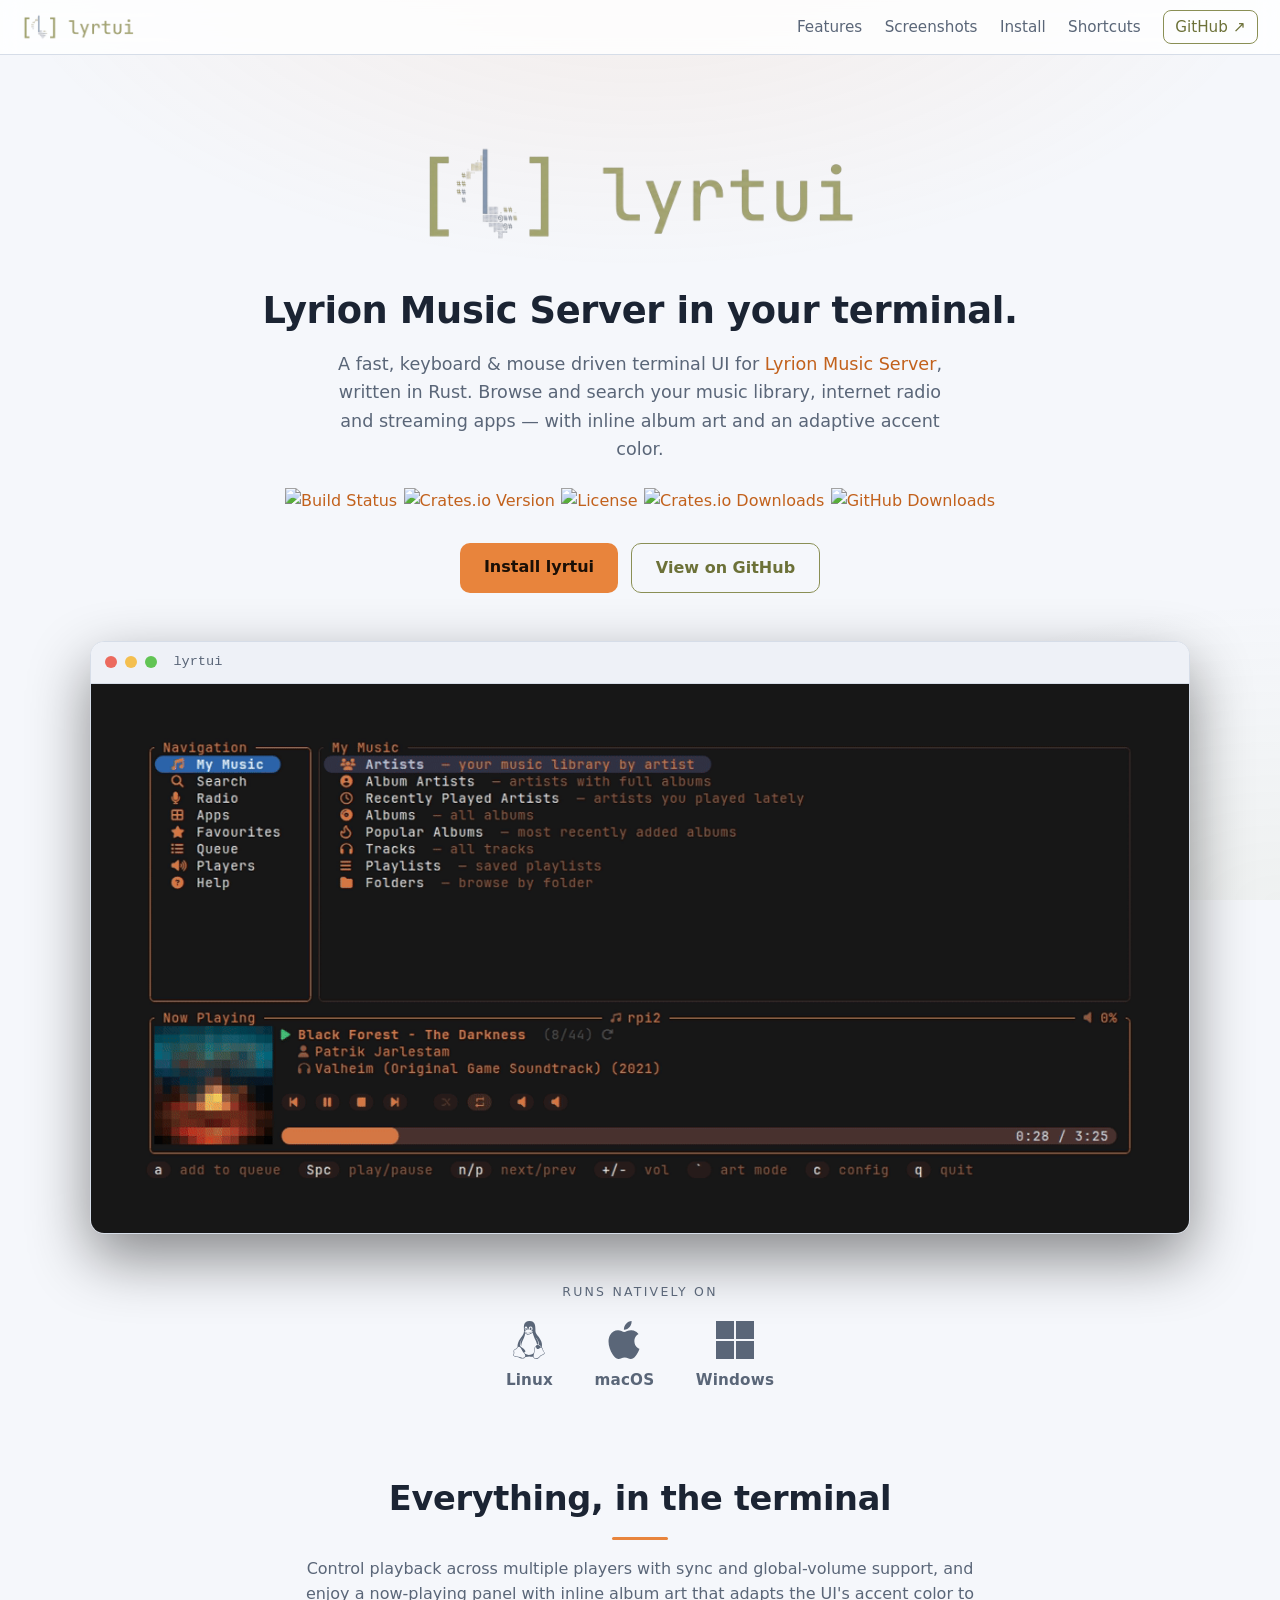
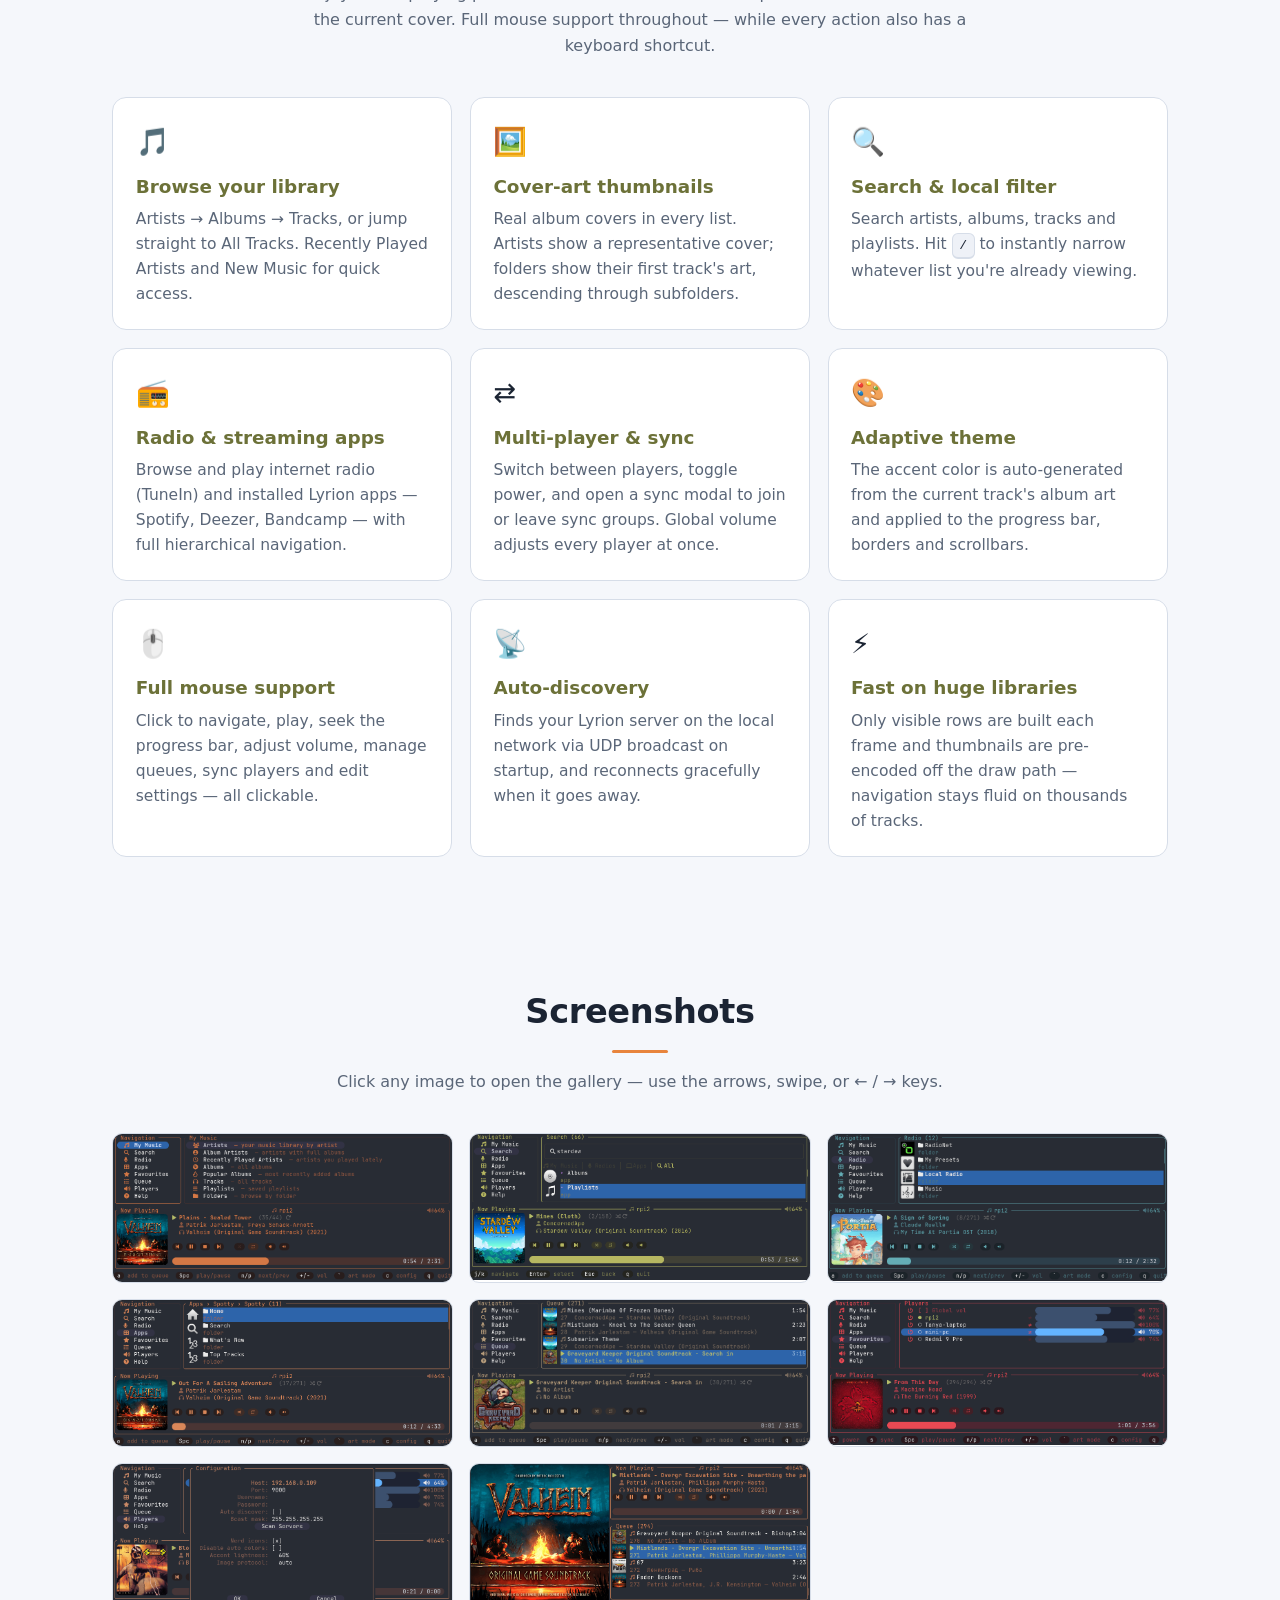
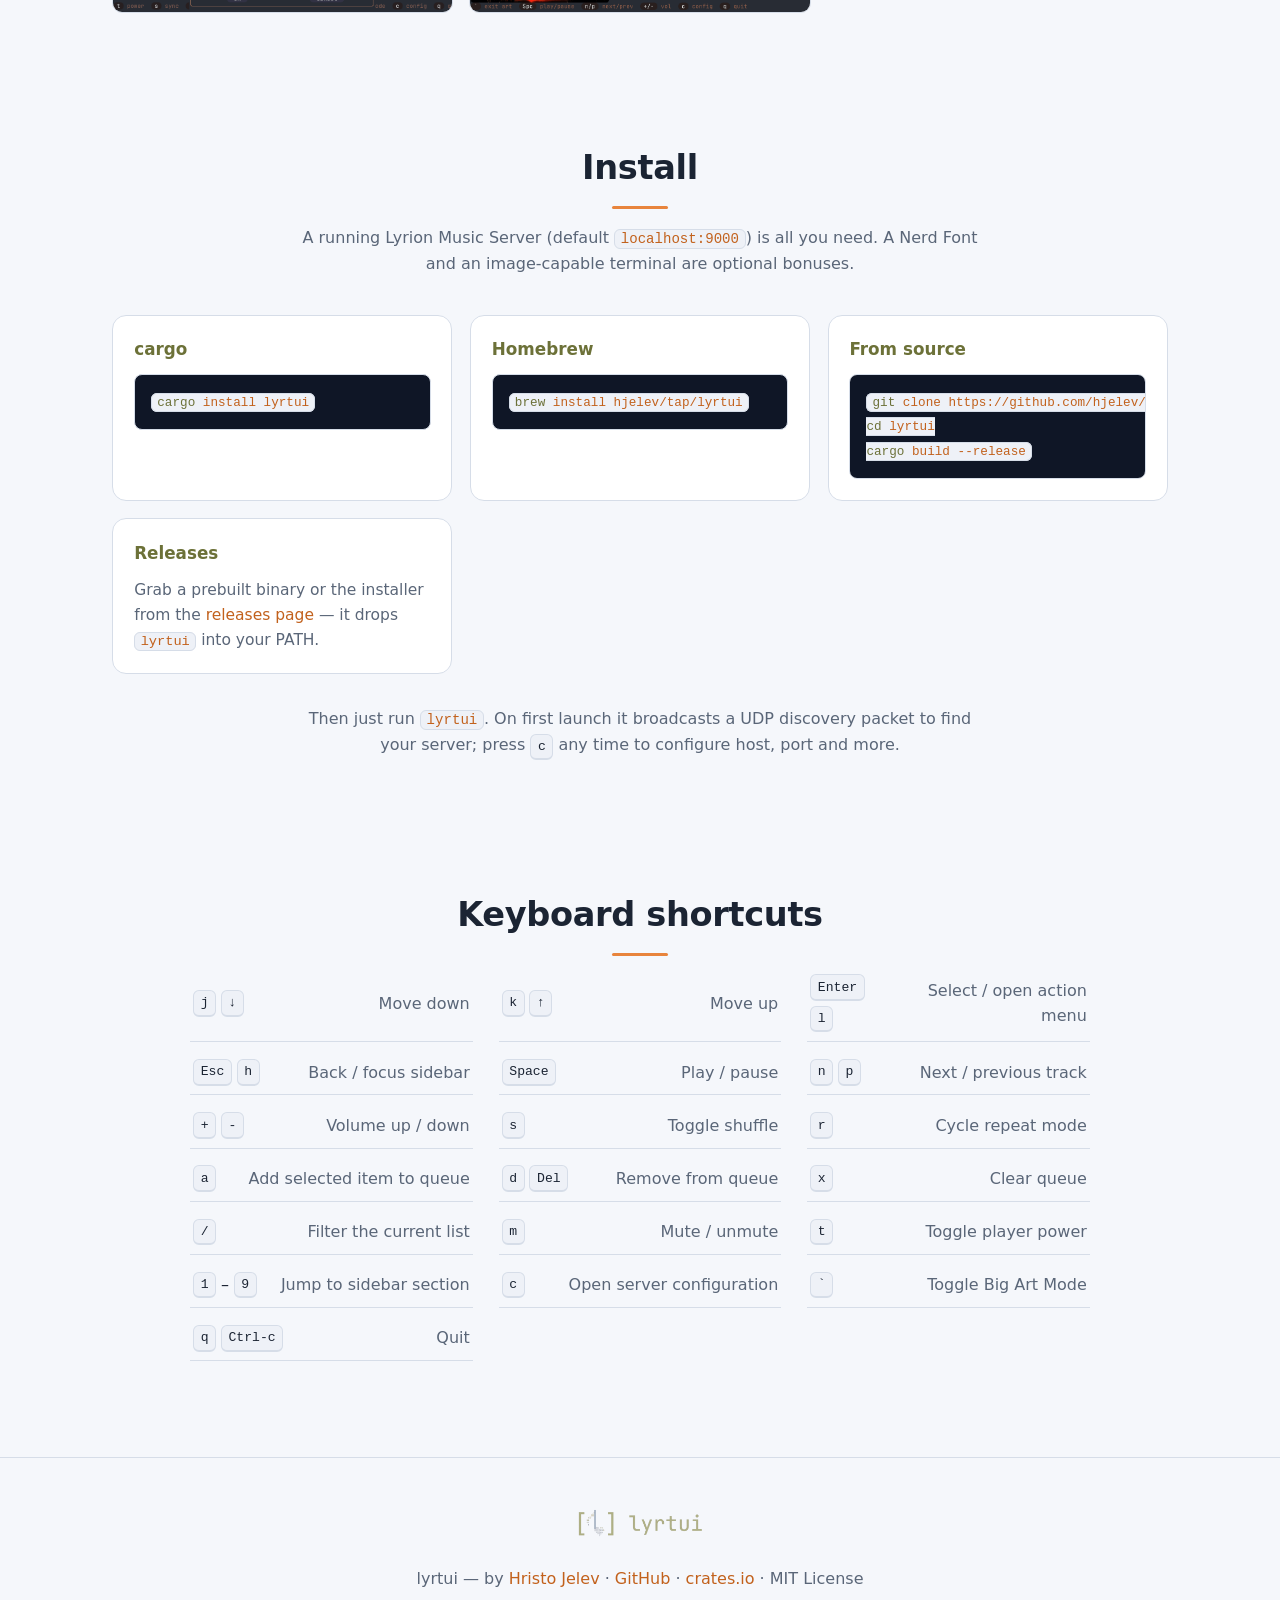
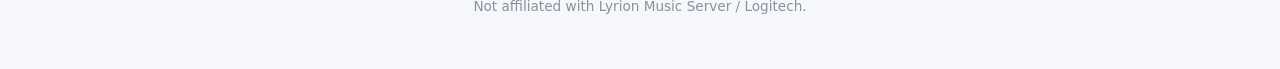
==== commit 8b17c9c2: "add auto dark/white mode for the html in /docs" ====
--- a/docs/index.html
+++ b/docs/index.html
@@ -3,6 +3,7 @@
 <head>
   <meta charset="UTF-8" />
   <meta name="viewport" content="width=device-width, initial-scale=1.0" />
+  <meta name="color-scheme" content="dark light" />
   <title>lyrtui — Lyrion Music Server in your terminal</title>
   <meta name="description" content="A fast, keyboard and mouse driven terminal UI for Lyrion Music Server, written in Rust. Browse your library, internet radio and streaming apps with inline album art." />
   <meta property="og:title" content="lyrtui — Lyrion Music Server in your terminal" />
--- a/docs/style.css
+++ b/docs/style.css
@@ -13,6 +13,8 @@
   --olive-dim: #7f8456;
   --orange:    #e8843c;   /* progress bar / accent */
   --orange-2:  #f0a05a;
+  --header-bg: rgba(13,19,32,0.82);
+  --code-bg:   #0a0f1a;
   --radius:    14px;
   --max:       1100px;
 }
@@ -56,7 +58,7 @@
   justify-content: space-between;
   gap: 1rem;
   padding: 0.6rem 1.4rem;
-  background: rgba(13,19,32,0.82);
+  background: var(--header-bg);
   backdrop-filter: blur(10px);
   border-bottom: 1px solid var(--border);
 }
@@ -267,7 +269,7 @@
   .copy-btn { opacity: 1; }   /* always visible on touch devices */
 }
 .install-card pre {
-  background: #0a0f1a;
+  background: var(--code-bg);
   border: 1px solid var(--border);
   border-radius: 8px;
   padding: 0.9rem 1rem;
@@ -351,3 +353,21 @@
   .hero { padding-top: 3rem; }
   .keyrow > span:last-child { text-align: right; font-size: 0.92rem; }
 }
+
+/* ---------- Light mode ---------- */
+@media (prefers-color-scheme: light) {
+  :root {
+    --bg:        #f5f7fb;   /* page background */
+    --bg-2:      #ffffff;   /* panels / cards */
+    --bg-3:      #eef1f7;   /* raised card */
+    --border:    #d6dde8;
+    --text:      #1b2433;
+    --muted:     #5a6678;
+    --olive:     #6c7138;   /* darker so headings stay legible on light bg */
+    --olive-dim: #8a8f55;
+    --orange:    #e8843c;   /* accent unchanged — reads on both */
+    --orange-2:  #c2611c;   /* links: darker orange for contrast on white */
+    --header-bg: rgba(255,255,255,0.82);
+    --code-bg:   #0f1626;   /* keep code snippets dark even in light mode */
+  }
+}
